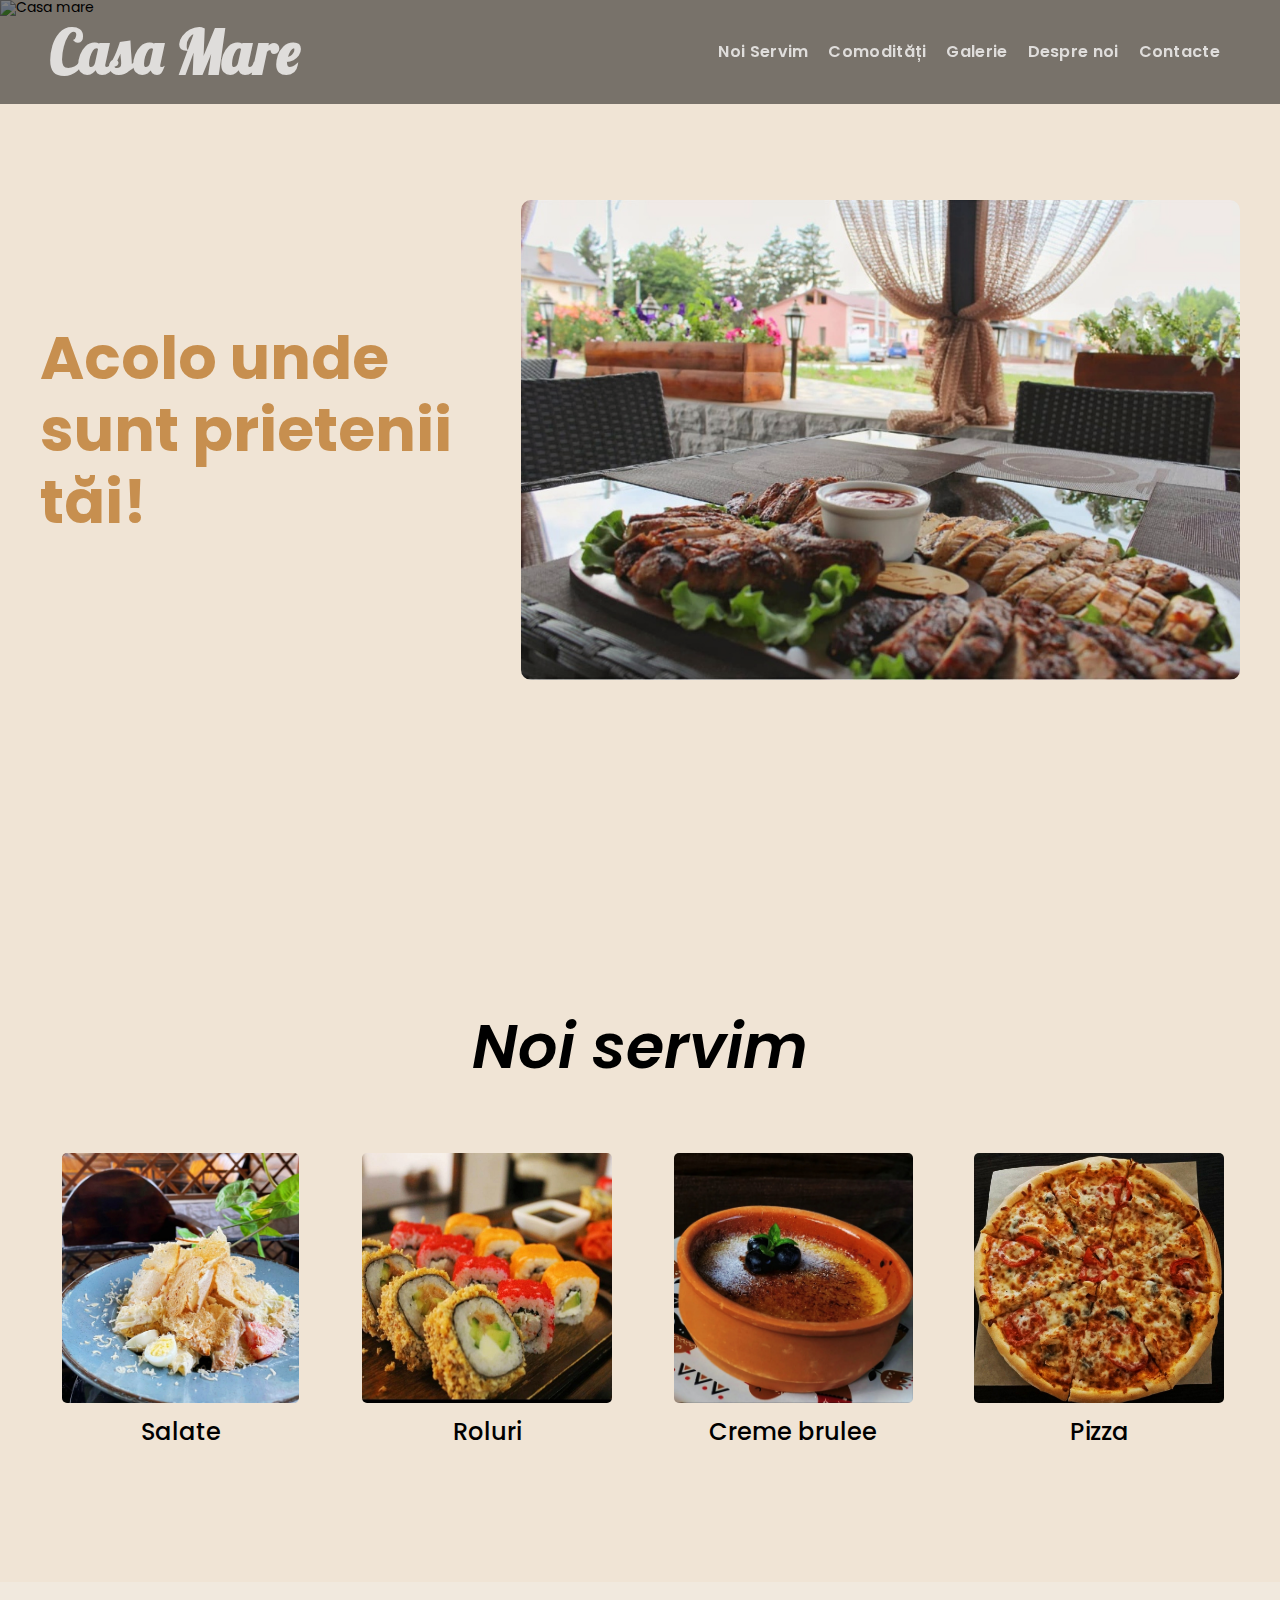
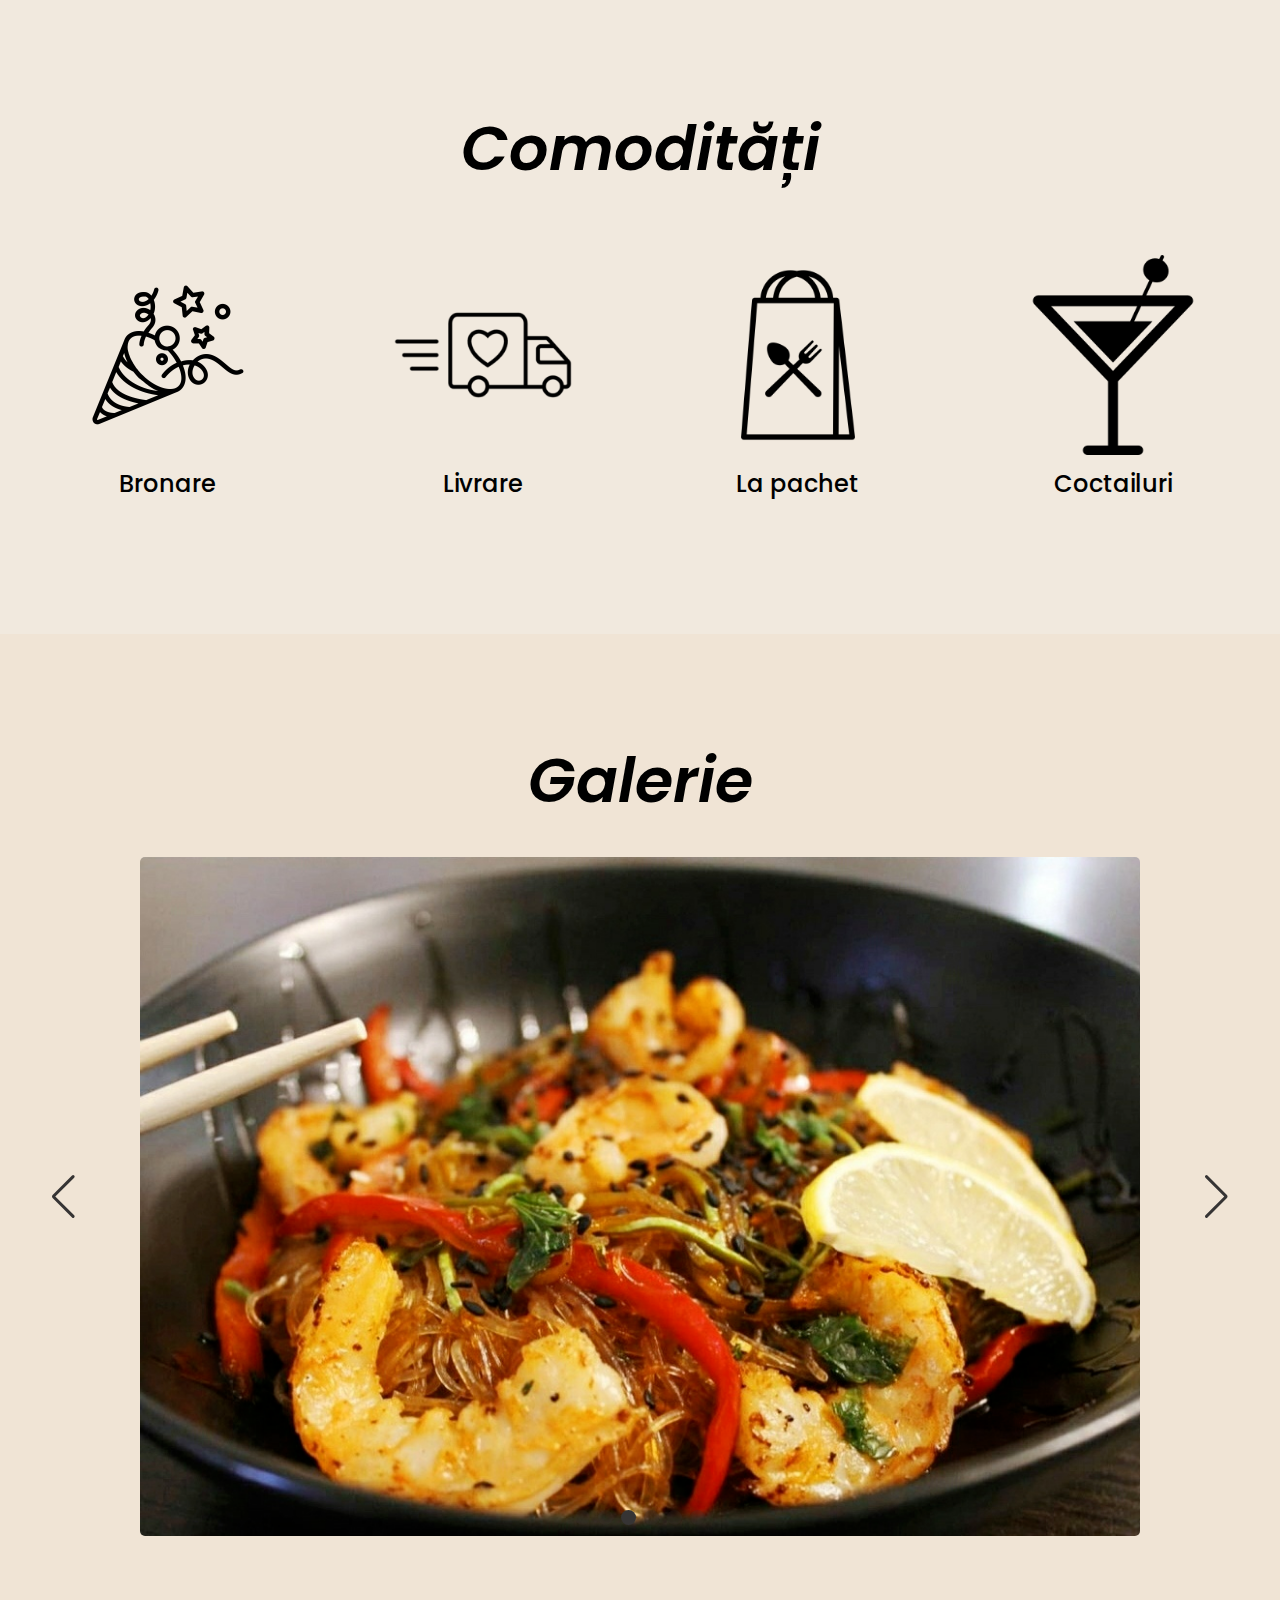
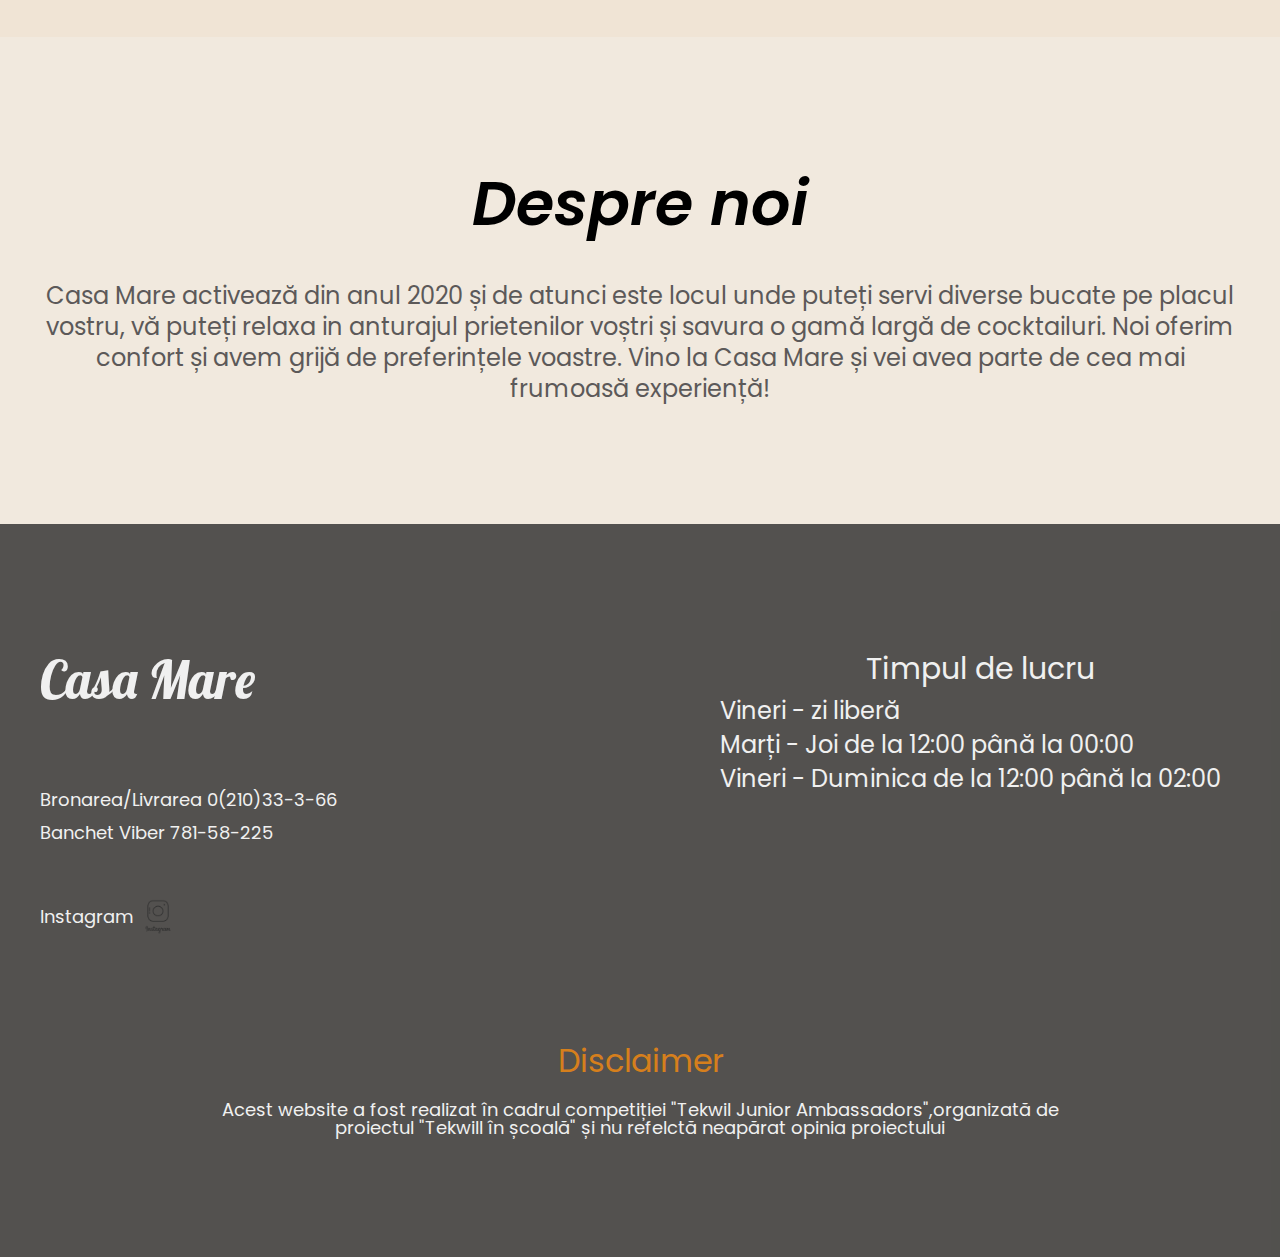
==== index.html @ 010b7889 "Add files via upload" ====
<!DOCTYPE html>
<html lang="ru">

<head>
	<title>Casa Mare</title>
	<link rel="stylesheet" href="source/css/style.css">
	<link rel="stylesheet" href="https://cdn.jsdelivr.net/npm/swiper@8/swiper-bundle.min.css" />
	<meta http-equiv="Content-type" content="text/html;charset=utf-8" />
	<meta name="viewport" content="width=device-width">
</head>

<body>
	<div class="wrapper">
		<header class="header">
			<div class="header__container __container">
				<div class="header__logo"><a href="#">Casa Mare</a></div>
				<div class="header__menu menu-header">
					<div class="menu-header__icon"><span></span></div>
					<div class="menu-header__body ">
						<ul class="menu-header__list">
							<li><a class="menu__header__link" href="#we-serve">Noi Servim</a></li>
							<li><a class="menu__header__link" href="#amenities">Comodități</a></li>
							<li><a class="menu__header__link" href="#gallery">Galerie</a></li>
							<li><a class="menu__header__link" href="#aboutus">Despre noi</a></li>
							<li><a class="menu__header__link" href="#contacts">Contacte</a></li>
						</ul>
					</div>
				</div>
			</div>
		</header>
		<main class="page">
			<section class="page__main-block main-block">
				<div class="main-block__container __container">
					<div class="main-block__body">
						<div class="main-block__text">Acolo unde sunt prietenii tăi!</div>
						<div class="main-block__photo">
							<img src="./img/Header/background.jpg" alt="">
						</div>
					</div>
				</div>
				<div class="main-block__image __ibg">
					<img src="./img/Header/back.webp" alt="Casa mare">
				</div>
			</section>
			<section class="page_we-serve we-serve" id="we-serve">
				<div class="we-serve__container __container">
					<div class="we-serve__column">
						<div class="we-serve__title title">Noi servim</div>
						<div class="we-serve__items">
							<div class="we-serve__item item-we-serve">
								<div class="item-we-serve__image"><img src="./img/Noi servim/img__01.jpg" alt=""></div>
								<div class="item-we-serve__label">Salate</div>
							</div>
							<div class="we-serve__item item-we-serve">
								<div class="item-we-serve__image"><img src="./img/Noi servim/img__02.jpg" alt=""></div>
								<div class="item-we-serve__label">Roluri</div>
							</div>
							<div class="we-serve__item item-we-serve">
								<div class="item-we-serve__image"><img src="./img/Noi servim/img__03.jpg" alt=""></div>
								<div class="item-we-serve__label">Creme brulee</div>
							</div>
							<div class="we-serve__item item-we-serve">
								<div class="item-we-serve__image"><img src="./img/Noi servim/img__04.jpg" alt=""></div>
								<div class="item-we-serve__label">Pizza</div>
							</div>
						</div>
					</div>
				</div>
			</section>
			<section class="page__amenities" id="amenities">
				<div class="amenities__container __container">
					<div class="amenities__column">
						<div class="amenities__title title">Comodități</div>
						<div class="amenities__items">
							<div class="amenities__item item-amenities">
								<div class="item-amenities__image"><img src="./img/Amenities/img_01.png" alt=""></div>
								<div class="item-amenities__title">Bronare</div>
							</div>
							<div class="amenities__item item-amenities">
								<div class="item-amenities__image"><img src="./img/Amenities/img_02.png" alt=""></div>
								<div class="item-amenities__title">Livrare</div>
							</div>
							<div class="amenities__item item-amenities">
								<div class="item-amenities__image"><img src="./img/Amenities/img_03.png" alt=""></div>
								<div class="item-amenities__title">La pachet</div>
							</div>
							<div class="amenities__item item-amenities">
								<div class="item-amenities__image"><img src="./img/Amenities/img_04.png" alt=""></div>
								<div class="item-amenities__title">Coctailuri</div>
							</div>
						</div>
					</div>
				</div>
			</section>
			<section class="gallery" id="gallery">
				<div class="gallery__container __container">
					<div class="gallery__title title">Galerie</div>
					<div class="gallery-slider swiper">
						<div class="gallery-slider__wrapper swiper-wrapper">
							<div class="gallery-slider__slide swiper-slide">
								<div class="gallery-slider__image">
									<img src="./img/Gallery/img_01.png" alt=".">
								</div>
							</div>
							<div class="gallery-slider__slide swiper-slide">
								<div class="gallery-slider__image">
									<img src="./img/Gallery/img_02.png" alt=".">
								</div>
							</div>
							<div class="gallery-slider__slide swiper-slide">
								<div class="gallery-slider__image">
									<img src="./img/Gallery/img_03.png" alt=".">
								</div>
							</div>
							<div class="gallery-slider__slide swiper-slide">
								<div class="gallery-slider__image">
									<img src="./img/Gallery/img_04.png" alt=".">
								</div>
							</div>
							<div class="gallery-slider__slide swiper-slide">
								<div class="gallery-slider__image">
									<img src="./img/Gallery/img_05.png" alt=".">
								</div>
							</div>
							<div class="gallery-slider__slide swiper-slide">
								<div class="gallery-slider__image">
									<img src="./img/Gallery/img_06.png" alt=".">
								</div>
							</div>
						</div>
						<div class="swiper-pagination"></div>
						<div class="swiper-button-prev"></div>
						<div class="swiper-button-next"></div>
					</div>
				</div>
			</section>
			<section class="aboutus" id="aboutus">
				<div class="aboutus__container __container">
					<div class="aboutus__title title">Despre noi</div>
					<div class="aboutus__body">
						<div class="aboutus__text">Casa Mare activează din anul 2020 și de atunci este locul unde puteți servi
							diverse bucate pe placul vostru, vă puteți relaxa in anturajul prietenilor voștri și savura o gamă
							largă de cocktailuri. Noi oferim confort și avem grijă de preferințele voastre. Vino la Casa Mare
							și vei avea parte de cea mai frumoasă experiență!</div>
					</div>
				</div>
			</section>
		</main>
		<footer class="contacts" id="contacts">
			<div class="contacts__container __container">
				<div class="contacts__column">
					<div class="contacts__logo">Casa Mare</div>
					<div class="contacts__timetable timetable-contacts">
						<div class="timetable-contacts__title">Timpul de lucru</div>
						<div class="timetable-contacts__line">Vineri - zi liberă</div>
						<div class="timetable-contacts__line">Marți - Joi de la 12:00 până la 00:00</div>
						<div class="timetable-contacts__line">Vineri - Duminica de la 12:00 până la 02:00</div>
					</div>
					<div class="contacts__numbers">
						<div class="timetable-contacts__number">Bronarea/Livrarea 0(210)33-3-66</div>
						<div class="timetable-contacts__number">Banchet Viber 781-58-225</div>
					</div>
					<div class="contacts__social-media social-media-contacts">
						<a class="social-media-contacts__text" href="https://www.instagram.com/_casamare_/">Instagram</a>
						<a class="social-media-contacts__link" href="https://www.instagram.com/_casamare_/"><img
								src="./img/Contacte/img__01.png" alt=""></a>
					</div>
				</div>
				<div class="contacts__discalmer disclaimer-contacts">
					<div class="disclaimer-contacts__title">Disclaimer</div>
					<div class="disclaimer-contacts__text">Acest website a fost realizat în cadrul competiției "Tekwil Junior
						Ambassadors",organizată de proiectul "Tekwill în școală" și nu refelctă neapărat opinia proiectului
					</div>
				</div>
			</div>
		</footer>
	</div>
	<script src="https://cdn.jsdelivr.net/npm/swiper@8/swiper-bundle.min.js"></script>
	<script src="./js/sript.js"></script>
</body>

</html>
---- source/css/style.css ----
@charset "UTF-8";
@import url(../css/css-обнуление.css);
@import url("https://fonts.googleapis.com/css2?family=Lobster&display=swap");
@import url("https://fonts.googleapis.com/css2?family=Poppins:ital,wght@0,400;0,500;0,600;0,700;0,800;1,400;1,500;1,600;1,700;1,800&display=swap");
._lock {
  overflow: hidden;
}

.wrapper {
  min-height: 100%;
  overflow: hidden;
  display: -webkit-box;
  display: -ms-flexbox;
  display: flex;
  -webkit-box-orient: vertical;
  -webkit-box-direction: normal;
      -ms-flex-direction: column;
          flex-direction: column;
  font-family: "Poppins", sans-serif;
  background-color: rgb(240, 228, 213);
}

.__container {
  max-width: 1200px;
  margin: 0px auto;
  -webkit-box-sizing: content-box;
          box-sizing: content-box;
}

.__ibg {
  position: relative;
}

.__ibg img {
  position: absolute;
  width: 100%;
  height: 100%;
  top: 0;
  left: 0;
  -o-object-fit: cover;
     object-fit: cover;
}

.header {
  position: fixed;
  width: 100%;
  left: 0px;
  top: 0px;
  z-index: 5;
  background-color: rgba(0, 0, 0, 0.5019607843);
}

.header__container {
  display: -webkit-box;
  display: -ms-flexbox;
  display: flex;
  -webkit-box-align: center;
      -ms-flex-align: center;
          align-items: center;
  min-height: 104px;
  -webkit-box-pack: justify;
      -ms-flex-pack: justify;
          justify-content: space-between;
}

.header__logo {
  padding: 0px 0px 0px 10px;
  color: rgb(209, 208, 207);
  font-size: 60px;
  font-weight: 900;
  font-family: Lobster;
  z-index: 100;
}

.header__logo a {
  color: rgb(223, 221, 219);
}

.menu-header__body {
  padding: 0px 20px 0px 0px;
}

.menu-header__list {
  display: -webkit-box;
  display: -ms-flexbox;
  display: flex;
  -webkit-box-align: center;
      -ms-flex-align: center;
          align-items: center;
  -webkit-box-pack: center;
      -ms-flex-pack: center;
          justify-content: center;
}

.menu-header__list li {
  margin: 0px 0px 0px 20px;
}

.menu__header__link {
  font-weight: 600;
  font-size: 16px;
  color: rgb(223, 221, 219);
  letter-spacing: 0.3px;
}

.menu__header__link:hover {
  text-decoration: underline;
  color: #cfc533;
  -webkit-transition: all 0.3s ease 0s;
  transition: all 0.3s ease 0s;
}

@media (max-width: 767px) {
  .menu-header__icon {
    display: block;
    position: relative;
    width: 30px;
    height: 18px;
    cursor: pointer;
    z-index: 2;
    margin: 20px 20px 0px 0px;
  }
  .menu-header__icon span,
.menu-header__icon::before,
.menu-header__icon::after {
    left: 0;
    position: absolute;
    height: 10%;
    width: 100%;
    -webkit-transition: all 0.3s ease 0s;
    transition: all 0.3s ease 0s;
    background-color: #f0f0f0;
  }
  .menu-header__icon::before,
.menu-header__icon::after {
    content: "";
  }
  .menu-header__icon::before {
    top: 0;
  }
  .menu-header__icon::after {
    bottom: 0;
  }
  .menu-header__icon span {
    top: 50%;
    -webkit-transform: scale(1) translate(0px, -50%);
            transform: scale(1) translate(0px, -50%);
  }
  .menu-header__list {
    -webkit-box-orient: vertical;
    -webkit-box-direction: normal;
        -ms-flex-direction: column;
            flex-direction: column;
    -webkit-box-align: start;
        -ms-flex-align: start;
            align-items: flex-start;
  }
  .menu-header__list li {
    margin: 0px 0px 25px 0px;
  }
  .menu__header__link {
    font-size: 28px;
  }
  .menu-header__body._active {
    left: 0;
  }
  .menu-header__body {
    padding: 200px 0px 0px 100px;
    position: fixed;
    left: -100%;
    top: 0;
    width: 100%;
    height: 100%;
    background-color: rgba(0, 0, 0, 0.8470588235);
    -webkit-transition: left 0.3s ease 0s;
    transition: left 0.3s ease 0s;
    overflow: auto;
  }
}
@media (max-width: 992px) {
  .header__logo {
    font-size: 50px;
  }
  .menu__header__link {
    letter-spacing: 0.2px;
  }
}
.page {
  -webkit-box-flex: 1;
      -ms-flex: 1 1 auto;
          flex: 1 1 auto;
}

.page__main-block {
  padding: 0px 10px;
}

.main-block {
  position: relative;
}

.main-block__body {
  padding: 200px 0px 200px 0px;
  position: relative;
  z-index: 2;
  display: -webkit-box;
  display: -ms-flexbox;
  display: flex;
  -webkit-box-align: center;
      -ms-flex-align: center;
          align-items: center;
}

.main-block__image {
  position: absolute;
  width: 100%;
  height: 100%;
  top: 0;
  left: 0;
  -o-object-fit: cover;
     object-fit: cover;
  z-index: 1;
}

.main-block__photo {
  opacity: 0.95;
}

.main-block__photo img {
  max-width: 720px;
  height: 480px;
  border-radius: 10px;
}

.main-block__text {
  font-size: 60px;
  color: rgb(199, 143, 79);
  font-weight: 700;
  line-height: 1.2;
  margin: 0px 0px 20px 0px;
}

/*	color: rgb(90, 64, 35);*/
@media (max-width: 1200px) {
  .main-block__body {
    -webkit-box-orient: vertical;
    -webkit-box-direction: normal;
        -ms-flex-direction: column;
            flex-direction: column;
  }
}
@media (max-width: 992px) {
  .main-block__text {
    font-size: 50px;
    text-align: center;
  }
}
@media (max-width: 767px) {
  .main-block__text {
    font-size: 42px;
  }
  .main-block__photo img {
    max-width: 450px;
    height: 300px;
  }
}
@media (max-width: 480px) {
  .main-block__photo img {
    max-width: 315px;
    height: 210px;
  }
  .main-block__body {
    padding: 200px 0px 100px 0px;
  }
}
.page_we-serve {
  padding: 120px 5px;
}

.we-serve__column {
  display: -webkit-box;
  display: -ms-flexbox;
  display: flex;
  -webkit-box-orient: vertical;
  -webkit-box-direction: normal;
      -ms-flex-direction: column;
          flex-direction: column;
}

.we-serve__title {
  margin: 0px 0px 60px 0px;
}

.title {
  text-align: center;
  font-size: 62px;
  font-style: italic;
  font-weight: 600;
  line-height: 1.5;
}

.we-serve__items {
  display: -webkit-box;
  display: -ms-flexbox;
  display: flex;
  -webkit-box-align: center;
      -ms-flex-align: center;
          align-items: center;
  -webkit-box-pack: center;
      -ms-flex-pack: center;
          justify-content: center;
}

.we-serve__item {
  display: -webkit-box;
  display: -ms-flexbox;
  display: flex;
  -webkit-box-align: center;
      -ms-flex-align: center;
          align-items: center;
  -webkit-box-flex: 0;
      -ms-flex: 0 1 25%;
          flex: 0 1 25%;
  -webkit-box-orient: vertical;
  -webkit-box-direction: normal;
      -ms-flex-direction: column;
          flex-direction: column;
}

.we-serve__item:not(:last-child) {
  margin: 0px 25px 0px 0px;
}

.item-we-serve__image img {
  height: 250px;
  border-radius: 5px;
  max-width: 250px;
}

.item-we-serve__label {
  margin: 15px 0px;
  font-size: 24px;
  font-weight: 500;
  line-height: 1.2;
}

@media (max-width: 992px) {
  .item-we-serve__label {
    font-size: 20px;
  }
  .we-serve__item {
    -webkit-box-flex: 0;
        -ms-flex: 0 1 50%;
            flex: 0 1 50%;
    padding: 20px 5px;
  }
  .we-serve__items {
    -ms-flex-wrap: wrap;
        flex-wrap: wrap;
  }
  .we-serve__item:not(:last-child) {
    margin: 0px 0px 0px 0px;
  }
  .title {
    font-size: 52px;
  }
}
.page__amenities {
  padding: 120px 5px;
  background-color: rgb(241, 233, 222);
}

.amenities__column {
  display: -webkit-box;
  display: -ms-flexbox;
  display: flex;
  -webkit-box-orient: vertical;
  -webkit-box-direction: normal;
      -ms-flex-direction: column;
          flex-direction: column;
}

.amenities__items {
  margin: 60px 0px 0px 0px;
  display: -webkit-box;
  display: -ms-flexbox;
  display: flex;
  -webkit-box-align: center;
      -ms-flex-align: center;
          align-items: center;
  -webkit-box-pack: center;
      -ms-flex-pack: center;
          justify-content: center;
}

.amenities__item {
  display: -webkit-box;
  display: -ms-flexbox;
  display: flex;
  -webkit-box-flex: 0;
      -ms-flex: 0 1 25%;
          flex: 0 1 25%;
  -webkit-box-orient: vertical;
  -webkit-box-direction: normal;
      -ms-flex-direction: column;
          flex-direction: column;
  -webkit-box-pack: center;
      -ms-flex-pack: center;
          justify-content: center;
  -webkit-box-align: center;
      -ms-flex-align: center;
          align-items: center;
}

.amenities__item:not(:last-child) {
  margin: 0px 60px 0px 0px;
}

.item-amenities__image img {
  max-width: 200px;
  height: 200px;
}

.item-amenities__title {
  margin: 15px 0px;
  font-size: 24px;
  font-weight: 500;
  line-height: 1.2;
}

@media (max-width: 992px) {
  .item-amenities__image img {
    max-width: 100px;
    height: 100px;
  }
  .item-amenities__title {
    margin: 10px 0px;
    font-size: 20px;
    font-weight: 500;
    line-height: 1.2;
  }
  .amenities__item:not(:last-child) {
    margin: 0px 40px 0px 0px;
  }
}
@media (max-width: 767px) {
  .item-amenities__image img {
    max-width: 50px;
    height: 50px;
  }
  .item-amenities__title {
    margin: 10px 0px;
    font-size: 14px;
  }
  .amenities__item:not(:last-child) {
    margin: 0px 10px 0px 0px;
  }
  .title {
    font-size: 42px;
  }
}
.gallery {
  padding: 100px 5px;
}

.gallery__title {
  margin: 0px 0px 30px 0px;
}

.gallery-slider__image {
  max-width: 1000px;
  max-height: 700px;
  margin: 0px auto;
}

.gallery-slider__image img {
  max-width: 100%;
  border-radius: 5px;
}

.gallery-slider .swiper-pagination-bullet {
  height: 15px;
  width: 15px;
  line-height: 20px;
  background-color: #363434;
}

.swiper-button-prev::after,
.swiper-button-next::after {
  font-size: 90px;
  color: #363434;
}

.aboutus {
  padding: 120px 15px;
  background-color: rgb(241, 233, 222);
}

.aboutus__title {
  margin: 0px 0px 30px 0px;
}

.aboutus__text {
  text-align: center;
  font-size: 24px;
  line-height: 1.3;
  color: #5c5959;
}

@media (max-width: 767px) {
  .aboutus__text {
    font-size: 18px;
    line-height: 1.3;
  }
}
.contacts {
  padding: 120px 5px;
  background-color: rgba(54, 54, 54, 0.8470588235);
}

.contacts__column {
  display: -webkit-box;
  display: -ms-flexbox;
  display: flex;
  -ms-flex-wrap: wrap;
      flex-wrap: wrap;
  font-size: 18px;
  color: #f0f0f0;
}

.contacts__logo {
  -webkit-box-flex: 0;
      -ms-flex: 0 1 50%;
          flex: 0 1 50%;
  font-size: 52px;
  line-height: 1.4;
  font-family: Lobster;
  color: #f0f0f0;
}

.contacts__timetable {
  -webkit-box-flex: 0;
      -ms-flex: 0 1 50%;
          flex: 0 1 50%;
}

.contacts__timetable {
  padding: 10px 0px 0px 80px;
}

.timetable-contacts {
  display: -webkit-box;
  display: -ms-flexbox;
  display: flex;
  -webkit-box-orient: vertical;
  -webkit-box-direction: normal;
      -ms-flex-direction: column;
          flex-direction: column;
}

.timetable-contacts__title {
  font-size: 30px;
  text-align: center;
  margin: 0px 0px 15px 0px;
}

.timetable-contacts__line {
  font-size: 24px;
}

.timetable-contacts__line:not(:last-child) {
  margin: 0px 0px 10px 0px;
}

.contacts__numbers {
  -webkit-box-flex: 0;
      -ms-flex: 0 1 100%;
          flex: 0 1 100%;
}

.timetable-contacts__number:not(:last-child) {
  margin: 0px 0px 15px 0px;
}

.social-media-contacts {
  margin: 50px 0px 100px 0px;
  display: -webkit-box;
  display: -ms-flexbox;
  display: flex;
  -webkit-box-align: center;
      -ms-flex-align: center;
          align-items: center;
}

.social-media-contacts__text {
  color: #f0f0f0;
}

.social-media-contacts__text:hover {
  color: #cfc533;
  -webkit-transition: all 0.3s ease 0s;
  transition: all 0.3s ease 0s;
}

.social-media-contacts__link img {
  height: 50px;
  max-width: 50px;
}

.disclaimer-contacts {
  display: -webkit-box;
  display: -ms-flexbox;
  display: flex;
  -webkit-box-orient: vertical;
  -webkit-box-direction: normal;
      -ms-flex-direction: column;
          flex-direction: column;
  max-width: 900px;
  margin: 0px auto;
}

.disclaimer-contacts__title {
  text-align: center;
  margin: 0px 0px 20px 0px;
  font-size: 32px;
  line-height: 1.2;
  color: #d67f1c;
}

.disclaimer-contacts__text {
  text-align: center;
  font-size: 18px;
  color: #f0f0f0;
}

@media (max-width: 992px) {
  .contacts__column {
    font-size: 16px;
  }
  .timetable-contacts__line {
    font-size: 18px;
  }
  .contacts__timetable {
    padding: 10px 0px 0px 40px;
  }
}
@media (max-width: 767px) {
  .contacts__logo {
    font-size: 42px;
    text-align: center;
    margin: 0px 0px 20px 0px;
  }
  .timetable-contacts__title {
    font-size: 24px;
    -webkit-box-align: start;
        -ms-flex-align: start;
            align-items: flex-start;
  }
  .contacts__column {
    -webkit-box-pack: center;
        -ms-flex-pack: center;
            justify-content: center;
    -webkit-box-align: center;
        -ms-flex-align: center;
            align-items: center;
  }
  .contacts__column {
    -webkit-box-orient: vertical;
    -webkit-box-direction: normal;
        -ms-flex-direction: column;
            flex-direction: column;
  }
  .contacts__timetable {
    padding: 10px 0px 0px 0px;
  }
  .contacts__numbers {
    margin: 50px 0px 0px 0px;
  }
}
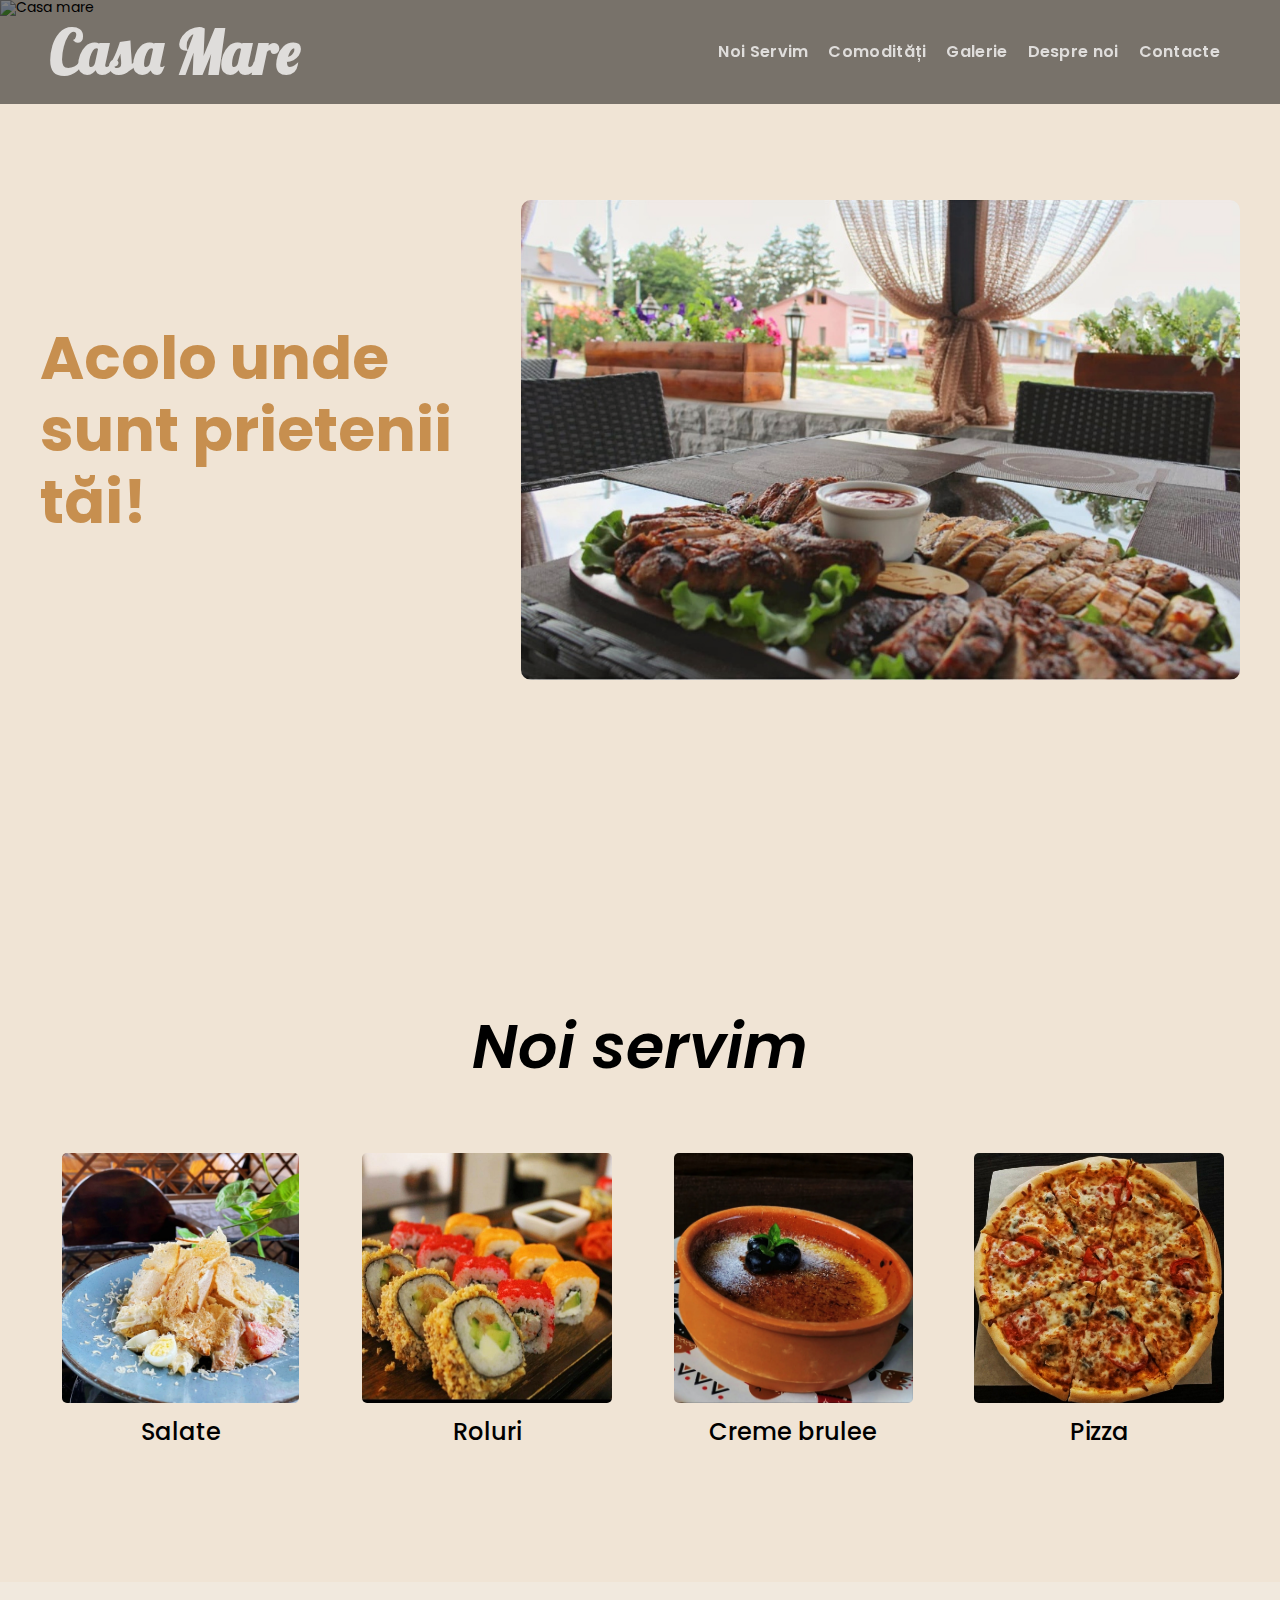
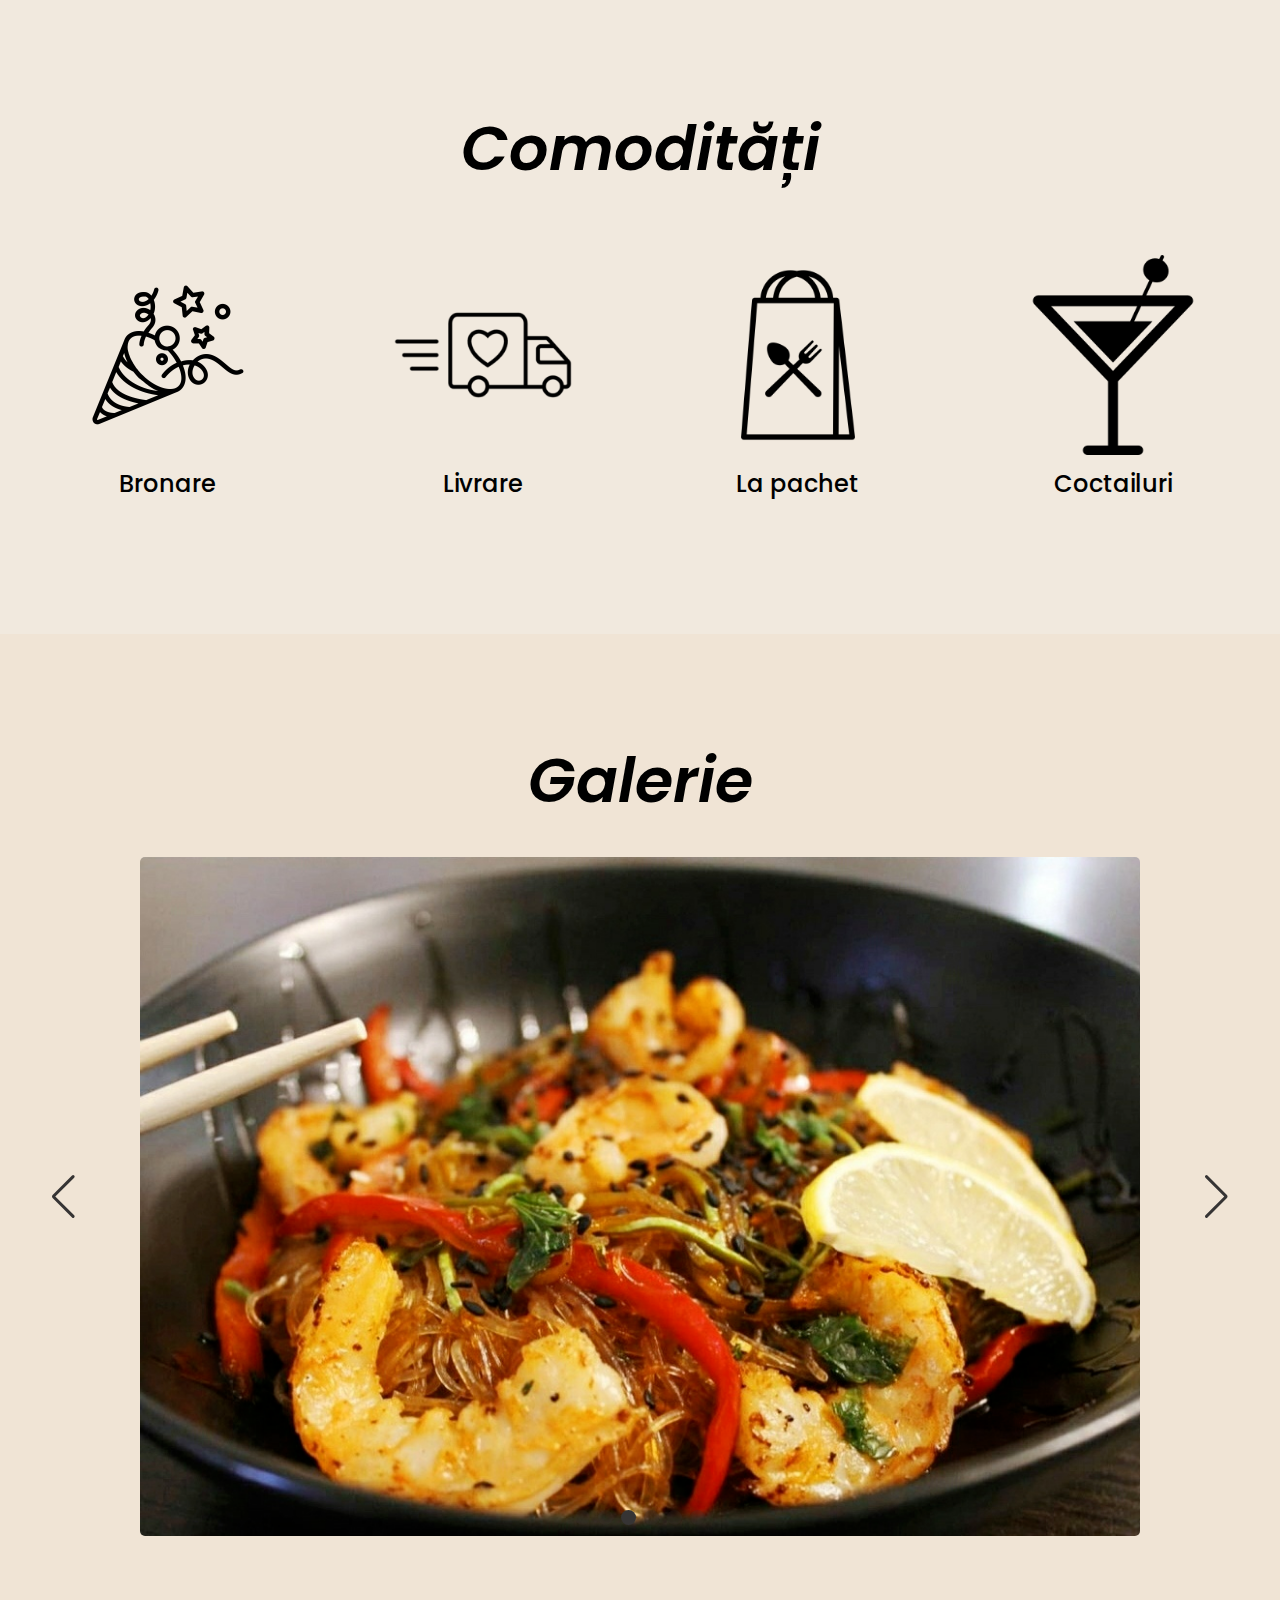
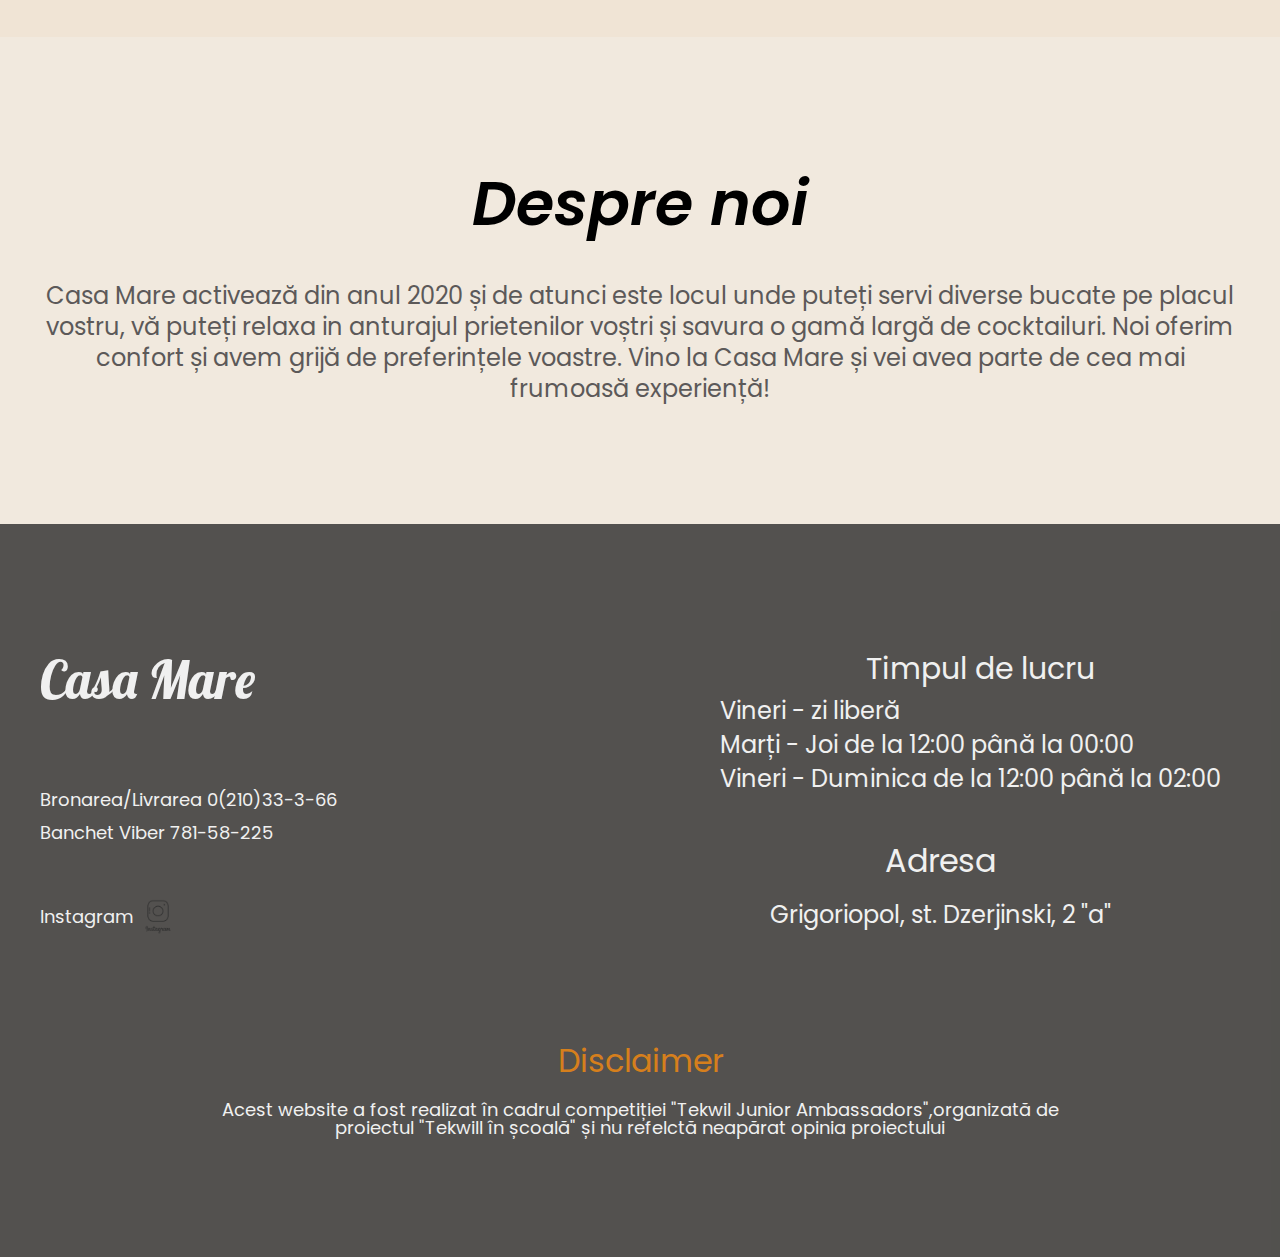
==== commit 72d74361: "Add files via upload" ====
--- a/index.html
+++ b/index.html
@@ -7,6 +7,8 @@
 	<link rel="stylesheet" href="https://cdn.jsdelivr.net/npm/swiper@8/swiper-bundle.min.css" />
 	<meta http-equiv="Content-type" content="text/html;charset=utf-8" />
 	<meta name="viewport" content="width=device-width">
+	<meta name="description" content="Casa Mare">
+	<meta name="keywords" content="Casa Mare,restaurant,bar">
 </head>
 
 <body>
@@ -165,6 +167,10 @@
 						<a class="social-media-contacts__link" href="https://www.instagram.com/_casamare_/"><img
 								src="./img/Contacte/img__01.png" alt=""></a>
 					</div>
+					<div class="contacts__address address-contacts">
+						<div class="address-contacts__title">Adresa</div>
+						<div class="address-contacts__text">Grigoriopol, st. Dzerjinski, 2 "a"</div>
+					</div>
 				</div>
 				<div class="contacts__discalmer disclaimer-contacts">
 					<div class="disclaimer-contacts__title">Disclaimer</div>
--- a/source/css/style.css
+++ b/source/css/style.css
@@ -582,6 +582,12 @@
   margin: 0px 0px 15px 0px;
 }
 
+.contacts__social-media {
+  -webkit-box-flex: 0;
+      -ms-flex: 0 1 50%;
+          flex: 0 1 50%;
+}
+
 .social-media-contacts {
   margin: 50px 0px 100px 0px;
   display: -webkit-box;
@@ -605,6 +611,36 @@
 .social-media-contacts__link img {
   height: 50px;
   max-width: 50px;
+}
+
+.contacts__address {
+  -webkit-box-flex: 0;
+      -ms-flex: 0 1 50%;
+          flex: 0 1 50%;
+}
+
+.address-contacts {
+  display: -webkit-box;
+  display: -ms-flexbox;
+  display: flex;
+  -webkit-box-orient: vertical;
+  -webkit-box-direction: normal;
+      -ms-flex-direction: column;
+          flex-direction: column;
+  -webkit-box-align: center;
+      -ms-flex-align: center;
+          align-items: center;
+}
+
+.address-contacts__title {
+  font-size: 32px;
+  line-height: 1.2;
+  margin: 0px 0px 20px 0px;
+}
+
+.address-contacts__text {
+  font-size: 24px;
+  line-height: 1.2;
 }
 
 .disclaimer-contacts {
@@ -645,6 +681,9 @@
   }
 }
 @media (max-width: 767px) {
+  .social-media-contacts {
+    margin: 50px 0px 50px 0px;
+  }
   .contacts__logo {
     font-size: 42px;
     text-align: center;
@@ -676,4 +715,23 @@
   .contacts__numbers {
     margin: 50px 0px 0px 0px;
   }
+  .address-contacts {
+    display: -webkit-box;
+    display: -ms-flexbox;
+    display: flex;
+    -webkit-box-orient: vertical;
+    -webkit-box-direction: normal;
+        -ms-flex-direction: column;
+            flex-direction: column;
+    -webkit-box-align: center;
+        -ms-flex-align: center;
+            align-items: center;
+    padding: 0px 0px 50px 0px;
+  }
+  .address-contacts__title {
+    font-size: 24px;
+  }
+  .address-contacts__text {
+    font-size: 18px;
+  }
 }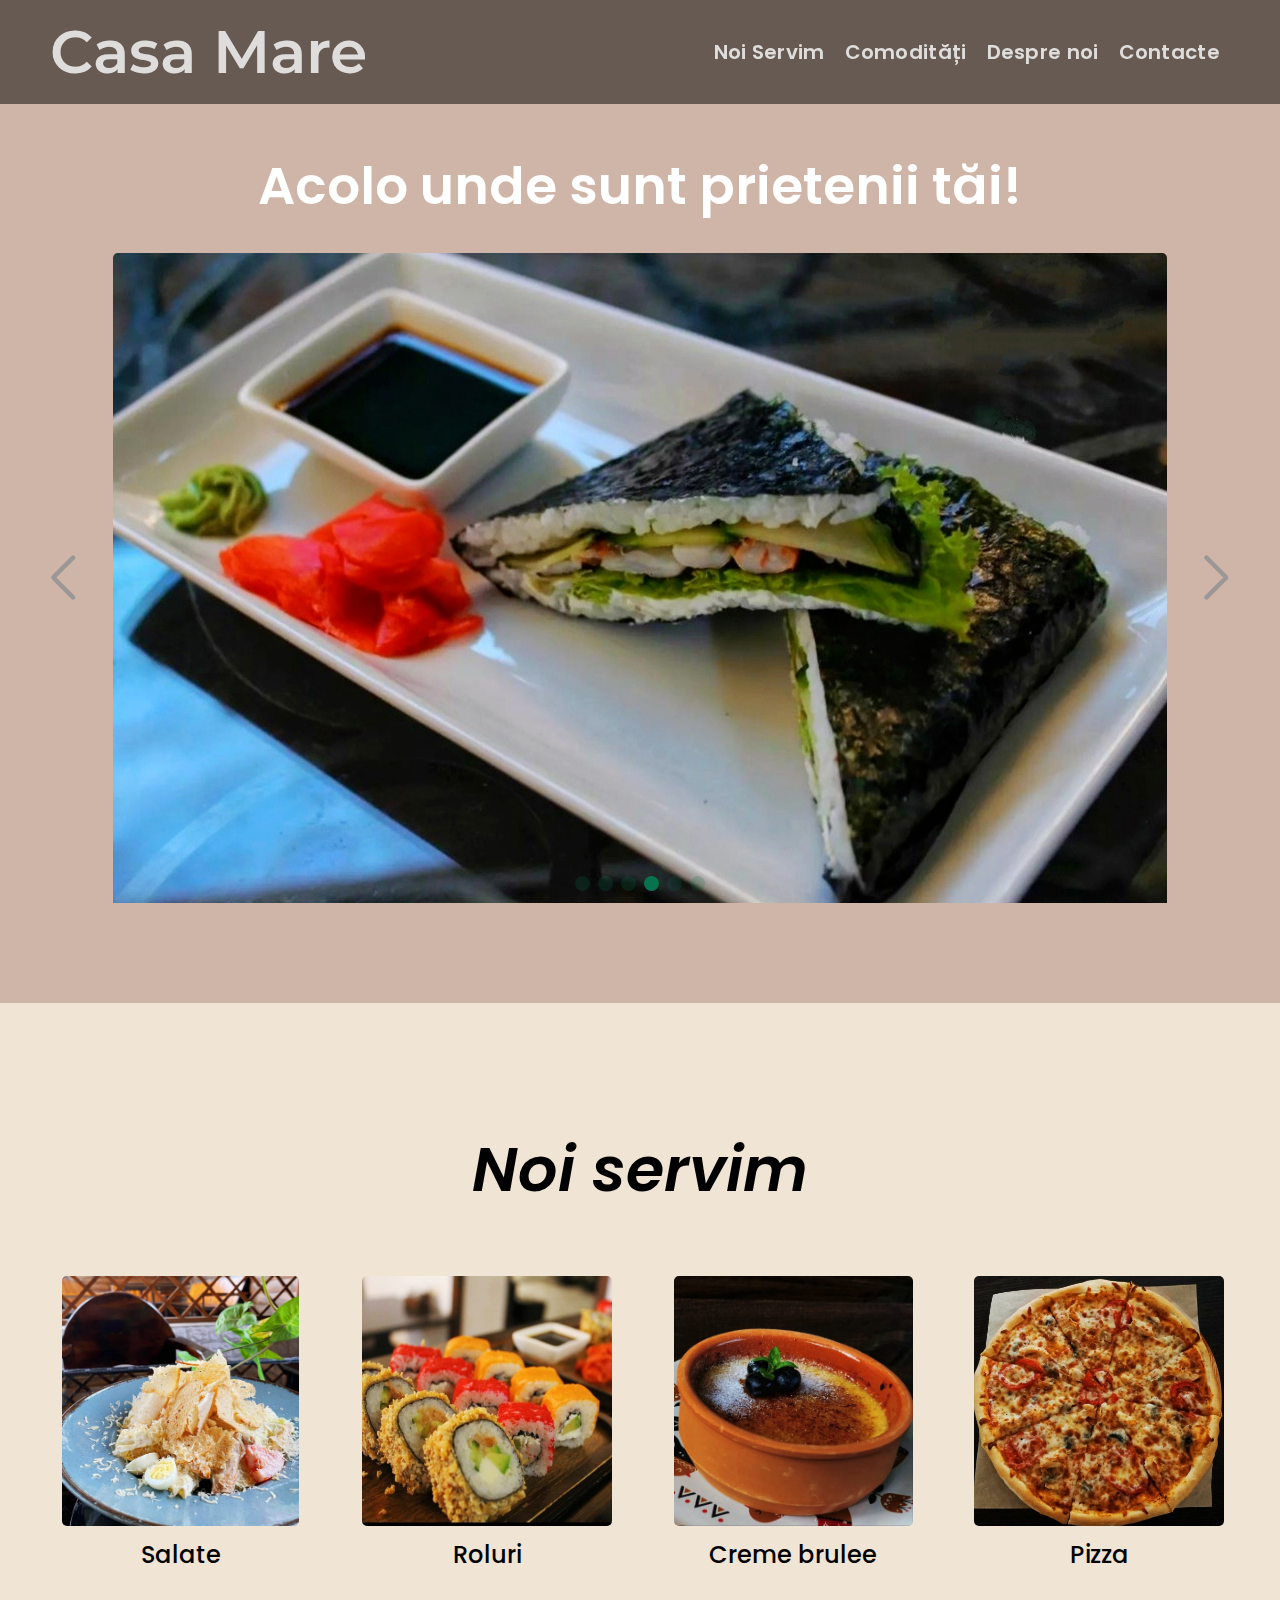
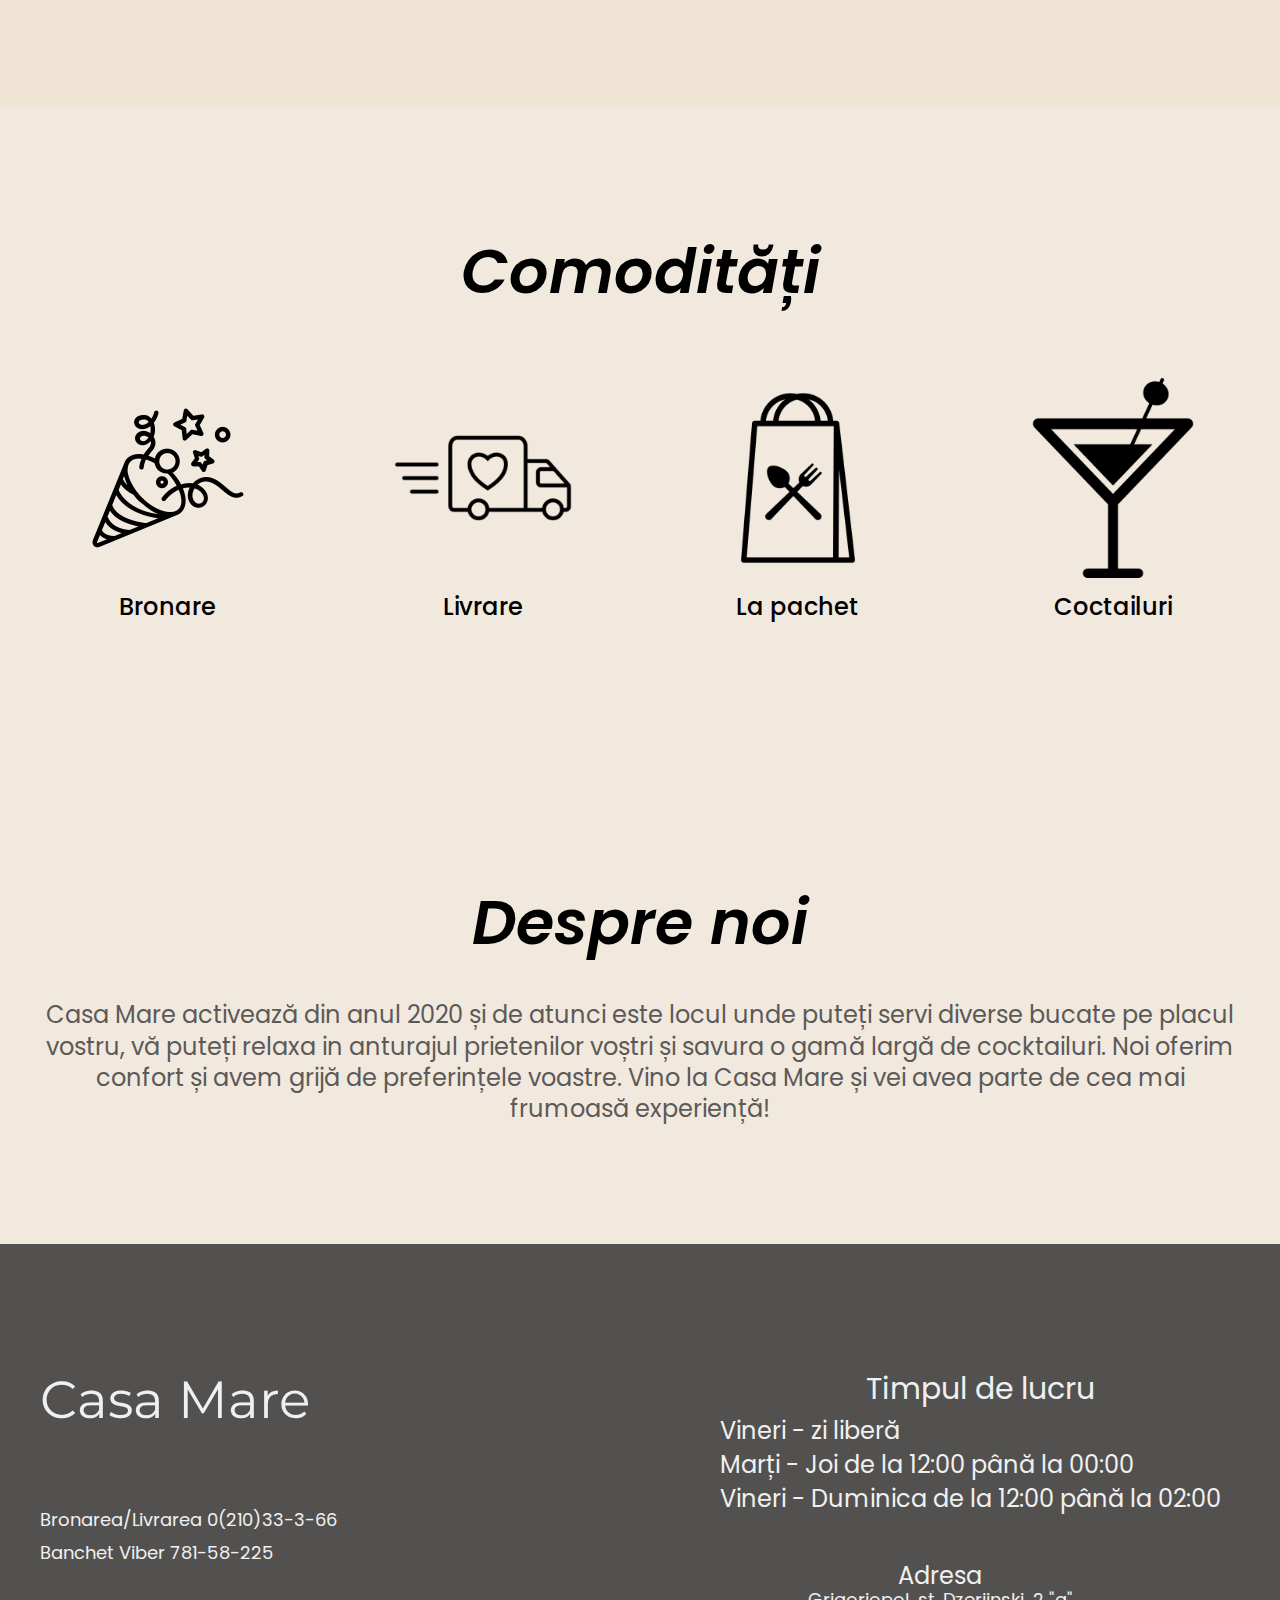
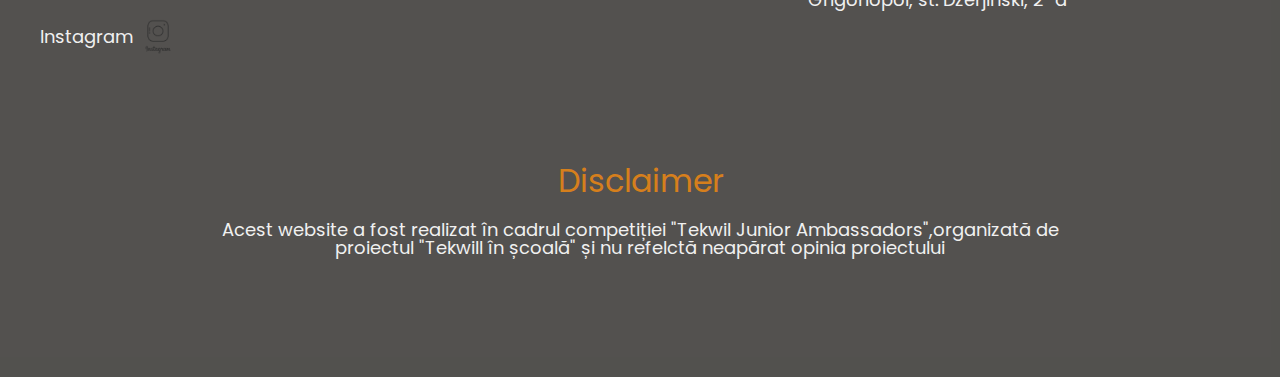
==== commit d5559442: "Add files via upload" ====
--- a/index.html
+++ b/index.html
@@ -22,7 +22,6 @@
 						<ul class="menu-header__list">
 							<li><a class="menu__header__link" href="#we-serve">Noi Servim</a></li>
 							<li><a class="menu__header__link" href="#amenities">Comodități</a></li>
-							<li><a class="menu__header__link" href="#gallery">Galerie</a></li>
 							<li><a class="menu__header__link" href="#aboutus">Despre noi</a></li>
 							<li><a class="menu__header__link" href="#contacts">Contacte</a></li>
 						</ul>
@@ -31,17 +30,46 @@
 			</div>
 		</header>
 		<main class="page">
-			<section class="page__main-block main-block">
-				<div class="main-block__container __container">
-					<div class="main-block__body">
-						<div class="main-block__text">Acolo unde sunt prietenii tăi!</div>
-						<div class="main-block__photo">
-							<img src="./img/Header/background.jpg" alt="">
+			<section class="gallery">
+				<div class="gallery__container __container">
+					<div class="gallery__title">Acolo unde sunt prietenii tăi!</div>
+					<div class="gallery-slider swiper">
+						<div class="gallery-slider__wrapper swiper-wrapper">
+							<div class="gallery-slider__slide swiper-slide">
+								<div class="gallery-slider__image">
+									<img src="./img/Gallery/img_01.png" alt=".">
+								</div>
+							</div>
+							<div class="gallery-slider__slide swiper-slide">
+								<div class="gallery-slider__image">
+									<img src="./img/Gallery/img_02.png" alt=".">
+								</div>
+							</div>
+							<div class="gallery-slider__slide swiper-slide">
+								<div class="gallery-slider__image">
+									<img src="./img/Gallery/img_03.png" alt=".">
+								</div>
+							</div>
+							<div class="gallery-slider__slide swiper-slide">
+								<div class="gallery-slider__image">
+									<img src="./img/Gallery/img_04.png" alt=".">
+								</div>
+							</div>
+							<div class="gallery-slider__slide swiper-slide">
+								<div class="gallery-slider__image">
+									<img src="./img/Gallery/img_05.png" alt=".">
+								</div>
+							</div>
+							<div class="gallery-slider__slide swiper-slide">
+								<div class="gallery-slider__image">
+									<img src="./img/Gallery/img_06.png" alt=".">
+								</div>
+							</div>
 						</div>
+						<div class="swiper-pagination"></div>
+						<div class="swiper-button-prev"></div>
+						<div class="swiper-button-next"></div>
 					</div>
-				</div>
-				<div class="main-block__image __ibg">
-					<img src="./img/Header/back.webp" alt="Casa mare">
 				</div>
 			</section>
 			<section class="page_we-serve we-serve" id="we-serve">
@@ -91,48 +119,6 @@
 								<div class="item-amenities__title">Coctailuri</div>
 							</div>
 						</div>
-					</div>
-				</div>
-			</section>
-			<section class="gallery" id="gallery">
-				<div class="gallery__container __container">
-					<div class="gallery__title title">Galerie</div>
-					<div class="gallery-slider swiper">
-						<div class="gallery-slider__wrapper swiper-wrapper">
-							<div class="gallery-slider__slide swiper-slide">
-								<div class="gallery-slider__image">
-									<img src="./img/Gallery/img_01.png" alt=".">
-								</div>
-							</div>
-							<div class="gallery-slider__slide swiper-slide">
-								<div class="gallery-slider__image">
-									<img src="./img/Gallery/img_02.png" alt=".">
-								</div>
-							</div>
-							<div class="gallery-slider__slide swiper-slide">
-								<div class="gallery-slider__image">
-									<img src="./img/Gallery/img_03.png" alt=".">
-								</div>
-							</div>
-							<div class="gallery-slider__slide swiper-slide">
-								<div class="gallery-slider__image">
-									<img src="./img/Gallery/img_04.png" alt=".">
-								</div>
-							</div>
-							<div class="gallery-slider__slide swiper-slide">
-								<div class="gallery-slider__image">
-									<img src="./img/Gallery/img_05.png" alt=".">
-								</div>
-							</div>
-							<div class="gallery-slider__slide swiper-slide">
-								<div class="gallery-slider__image">
-									<img src="./img/Gallery/img_06.png" alt=".">
-								</div>
-							</div>
-						</div>
-						<div class="swiper-pagination"></div>
-						<div class="swiper-button-prev"></div>
-						<div class="swiper-button-next"></div>
 					</div>
 				</div>
 			</section>
--- a/source/css/style.css
+++ b/source/css/style.css
@@ -1,6 +1,6 @@
 @charset "UTF-8";
 @import url(../css/css-обнуление.css);
-@import url("https://fonts.googleapis.com/css2?family=Lobster&display=swap");
+@import url("https://fonts.googleapis.com/css2?family=Montserrat:wght@600&display=swap");
 @import url("https://fonts.googleapis.com/css2?family=Poppins:ital,wght@0,400;0,500;0,600;0,700;0,800;1,400;1,500;1,600;1,700;1,800&display=swap");
 ._lock {
   overflow: hidden;
@@ -67,8 +67,8 @@
   padding: 0px 0px 0px 10px;
   color: rgb(209, 208, 207);
   font-size: 60px;
-  font-weight: 900;
-  font-family: Lobster;
+  font-weight: 600;
+  font-family: Montserrat;
   z-index: 100;
 }
 
@@ -98,7 +98,7 @@
 
 .menu__header__link {
   font-weight: 600;
-  font-size: 16px;
+  font-size: 20px;
   color: rgb(223, 221, 219);
   letter-spacing: 0.3px;
 }
@@ -111,6 +111,9 @@
 }
 
 @media (max-width: 767px) {
+  .header__logo a {
+    font-size: 42px;
+  }
   .menu-header__icon {
     display: block;
     position: relative;
@@ -191,88 +194,6 @@
           flex: 1 1 auto;
 }
 
-.page__main-block {
-  padding: 0px 10px;
-}
-
-.main-block {
-  position: relative;
-}
-
-.main-block__body {
-  padding: 200px 0px 200px 0px;
-  position: relative;
-  z-index: 2;
-  display: -webkit-box;
-  display: -ms-flexbox;
-  display: flex;
-  -webkit-box-align: center;
-      -ms-flex-align: center;
-          align-items: center;
-}
-
-.main-block__image {
-  position: absolute;
-  width: 100%;
-  height: 100%;
-  top: 0;
-  left: 0;
-  -o-object-fit: cover;
-     object-fit: cover;
-  z-index: 1;
-}
-
-.main-block__photo {
-  opacity: 0.95;
-}
-
-.main-block__photo img {
-  max-width: 720px;
-  height: 480px;
-  border-radius: 10px;
-}
-
-.main-block__text {
-  font-size: 60px;
-  color: rgb(199, 143, 79);
-  font-weight: 700;
-  line-height: 1.2;
-  margin: 0px 0px 20px 0px;
-}
-
-/*	color: rgb(90, 64, 35);*/
-@media (max-width: 1200px) {
-  .main-block__body {
-    -webkit-box-orient: vertical;
-    -webkit-box-direction: normal;
-        -ms-flex-direction: column;
-            flex-direction: column;
-  }
-}
-@media (max-width: 992px) {
-  .main-block__text {
-    font-size: 50px;
-    text-align: center;
-  }
-}
-@media (max-width: 767px) {
-  .main-block__text {
-    font-size: 42px;
-  }
-  .main-block__photo img {
-    max-width: 450px;
-    height: 300px;
-  }
-}
-@media (max-width: 480px) {
-  .main-block__photo img {
-    max-width: 315px;
-    height: 210px;
-  }
-  .main-block__body {
-    padding: 200px 0px 100px 0px;
-  }
-}
 .page_we-serve {
   padding: 120px 5px;
 }
@@ -460,16 +381,25 @@
   }
 }
 .gallery {
-  padding: 100px 5px;
+  padding: 150px 0px 100px 0px;
+  background-color: #CEB5A7;
+}
+
+.gallery__container {
+  text-align: center;
 }
 
 .gallery__title {
+  font-size: 52px;
   margin: 0px 0px 30px 0px;
+  color: #ffffff;
+  font-weight: 600;
+  line-height: 1.4;
 }
 
 .gallery-slider__image {
-  max-width: 1000px;
-  max-height: 700px;
+  max-width: 1100;
+  max-height: 650px;
   margin: 0px auto;
 }
 
@@ -482,15 +412,26 @@
   height: 15px;
   width: 15px;
   line-height: 20px;
-  background-color: #363434;
+  background-color: #08724e;
 }
 
 .swiper-button-prev::after,
 .swiper-button-next::after {
   font-size: 90px;
-  color: #363434;
-}
-
+  font-weight: 700;
+  color: #9b9797;
+}
+
+@media (max-width: 992px) {
+  .gallery__title {
+    font-size: 42px;
+  }
+}
+@media (max-width: 767px) {
+  .gallery__title {
+    font-size: 26px;
+  }
+}
 .aboutus {
   padding: 120px 15px;
   background-color: rgb(241, 233, 222);
@@ -534,7 +475,7 @@
           flex: 0 1 50%;
   font-size: 52px;
   line-height: 1.4;
-  font-family: Lobster;
+  font-family: Montserrat;
   color: #f0f0f0;
 }
 
@@ -633,12 +574,6 @@
 }
 
 .address-contacts__title {
-  font-size: 32px;
-  line-height: 1.2;
-  margin: 0px 0px 20px 0px;
-}
-
-.address-contacts__text {
   font-size: 24px;
   line-height: 1.2;
 }
@@ -681,9 +616,6 @@
   }
 }
 @media (max-width: 767px) {
-  .social-media-contacts {
-    margin: 50px 0px 50px 0px;
-  }
   .contacts__logo {
     font-size: 42px;
     text-align: center;
@@ -715,23 +647,4 @@
   .contacts__numbers {
     margin: 50px 0px 0px 0px;
   }
-  .address-contacts {
-    display: -webkit-box;
-    display: -ms-flexbox;
-    display: flex;
-    -webkit-box-orient: vertical;
-    -webkit-box-direction: normal;
-        -ms-flex-direction: column;
-            flex-direction: column;
-    -webkit-box-align: center;
-        -ms-flex-align: center;
-            align-items: center;
-    padding: 0px 0px 50px 0px;
-  }
-  .address-contacts__title {
-    font-size: 24px;
-  }
-  .address-contacts__text {
-    font-size: 18px;
-  }
 }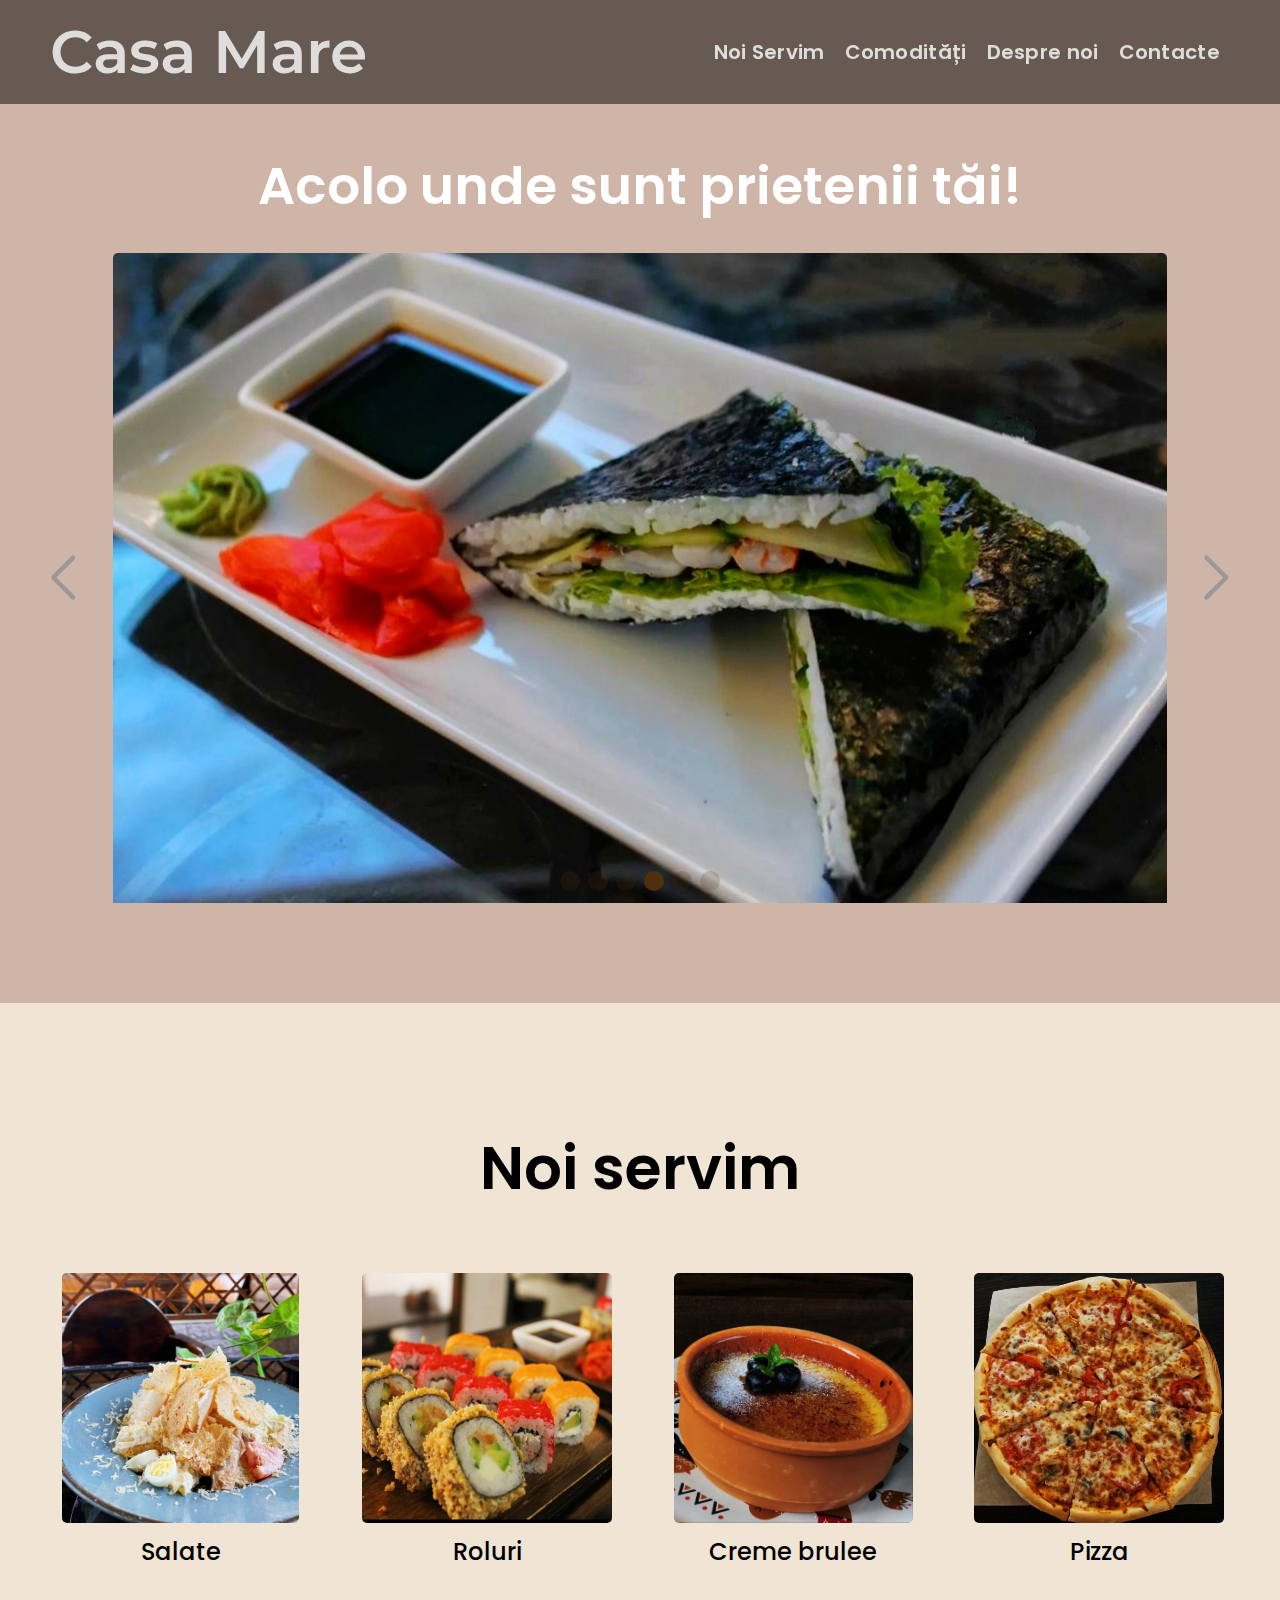
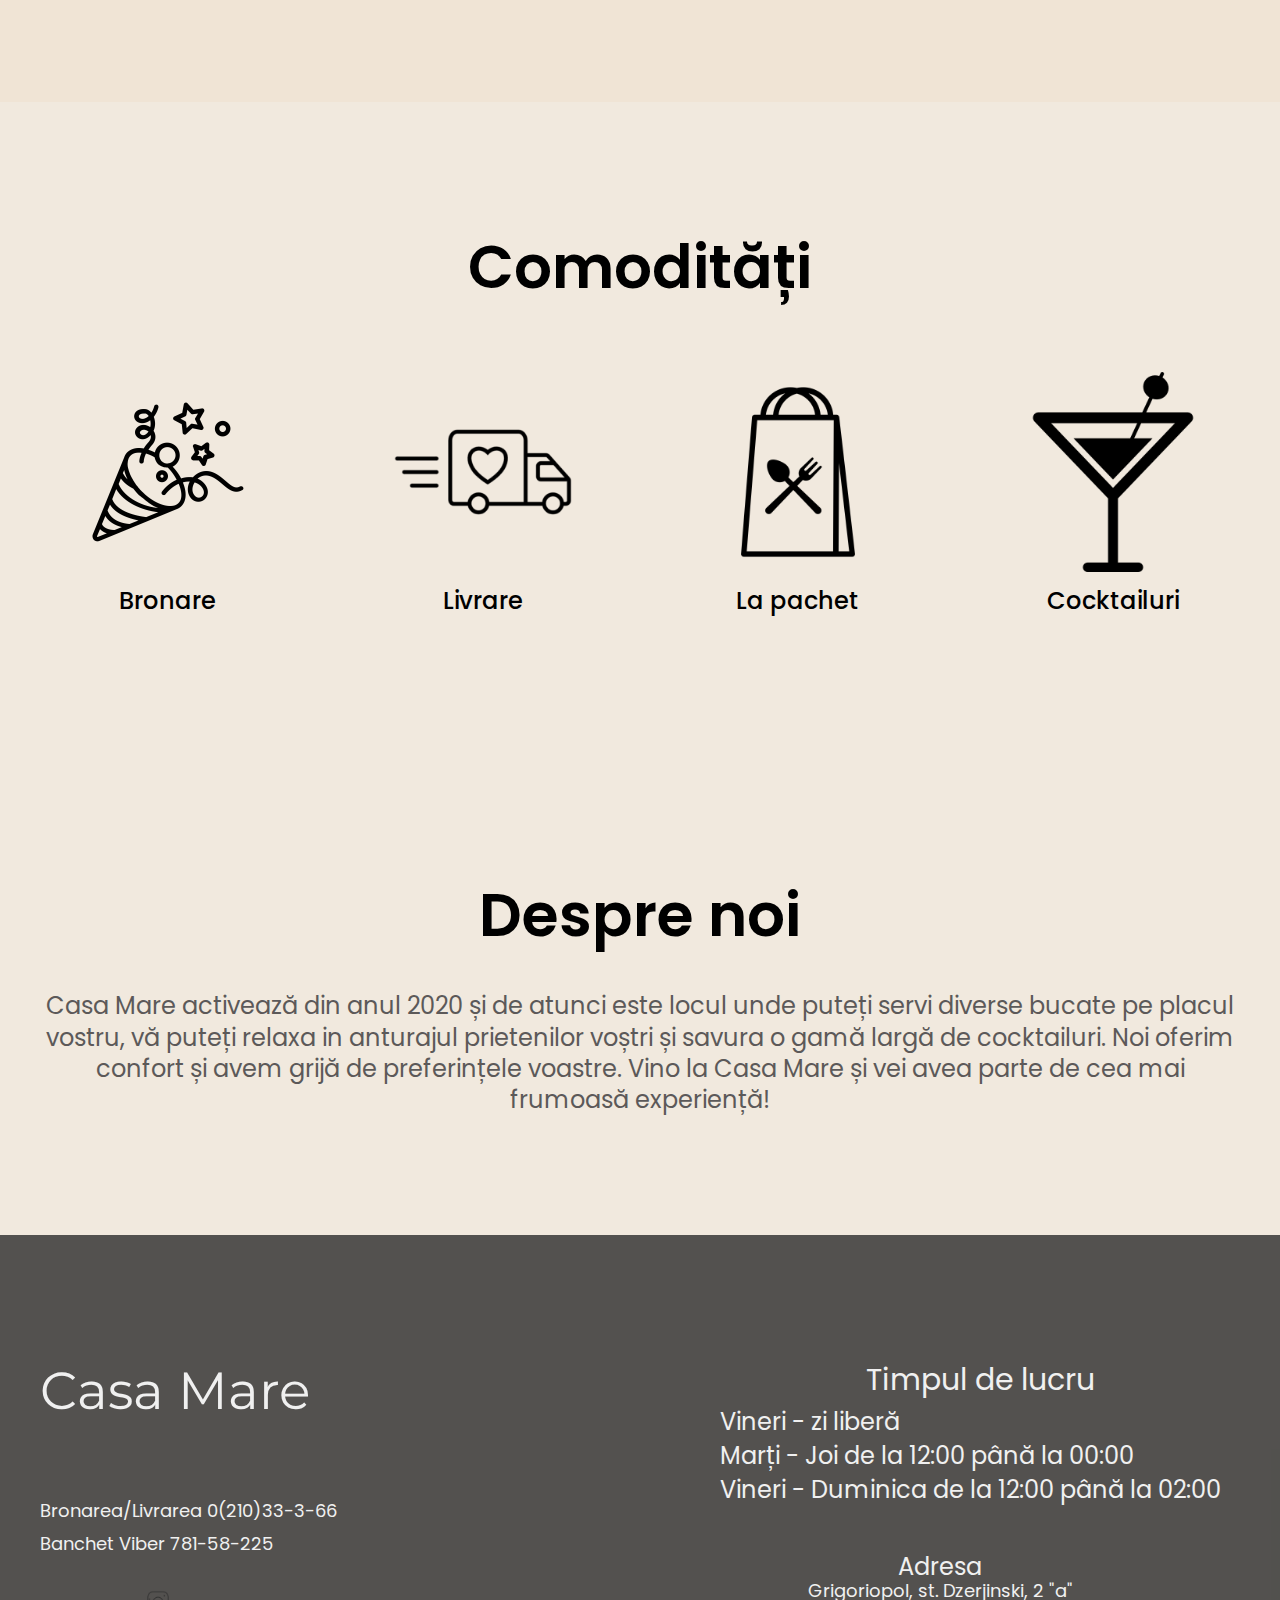
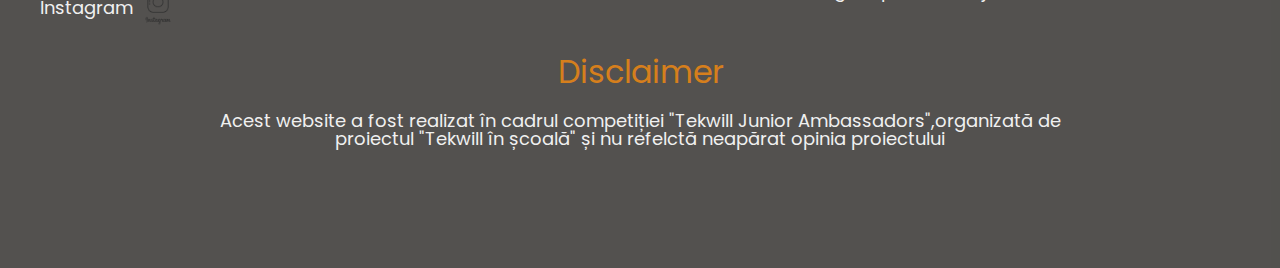
==== commit a19f6060: "Add files via upload" ====
--- a/index.html
+++ b/index.html
@@ -116,7 +116,7 @@
 							</div>
 							<div class="amenities__item item-amenities">
 								<div class="item-amenities__image"><img src="./img/Amenities/img_04.png" alt=""></div>
-								<div class="item-amenities__title">Coctailuri</div>
+								<div class="item-amenities__title">Cocktailuri</div>
 							</div>
 						</div>
 					</div>
@@ -160,7 +160,8 @@
 				</div>
 				<div class="contacts__discalmer disclaimer-contacts">
 					<div class="disclaimer-contacts__title">Disclaimer</div>
-					<div class="disclaimer-contacts__text">Acest website a fost realizat în cadrul competiției "Tekwil Junior
+					<div class="disclaimer-contacts__text">Acest website a fost realizat în cadrul competiției "Tekwill
+						Junior
 						Ambassadors",organizată de proiectul "Tekwill în școală" și nu refelctă neapărat opinia proiectului
 					</div>
 				</div>
--- a/source/css/style.css
+++ b/source/css/style.css
@@ -214,8 +214,7 @@
 
 .title {
   text-align: center;
-  font-size: 62px;
-  font-style: italic;
+  font-size: 60px;
   font-weight: 600;
   line-height: 1.5;
 }
@@ -397,6 +396,10 @@
   line-height: 1.4;
 }
 
+.gallery-slider__wrapper {
+  margin: 0px 0px 0px 0px;
+}
+
 .gallery-slider__image {
   max-width: 1100;
   max-height: 650px;
@@ -409,10 +412,10 @@
 }
 
 .gallery-slider .swiper-pagination-bullet {
-  height: 15px;
-  width: 15px;
-  line-height: 20px;
-  background-color: #08724e;
+  height: 20px;
+  width: 20px;
+  line-height: 25px;
+  background-color: #4e300e;
 }
 
 .swiper-button-prev::after,
@@ -530,7 +533,7 @@
 }
 
 .social-media-contacts {
-  margin: 50px 0px 100px 0px;
+  margin: 30px 0px 20px 0px;
   display: -webkit-box;
   display: -ms-flexbox;
   display: flex;
@@ -642,9 +645,13 @@
             flex-direction: column;
   }
   .contacts__timetable {
+    text-align: center;
     padding: 10px 0px 0px 0px;
   }
   .contacts__numbers {
     margin: 50px 0px 0px 0px;
   }
+  .contacts__address {
+    margin: 0px 0px 70px 0px;
+  }
 }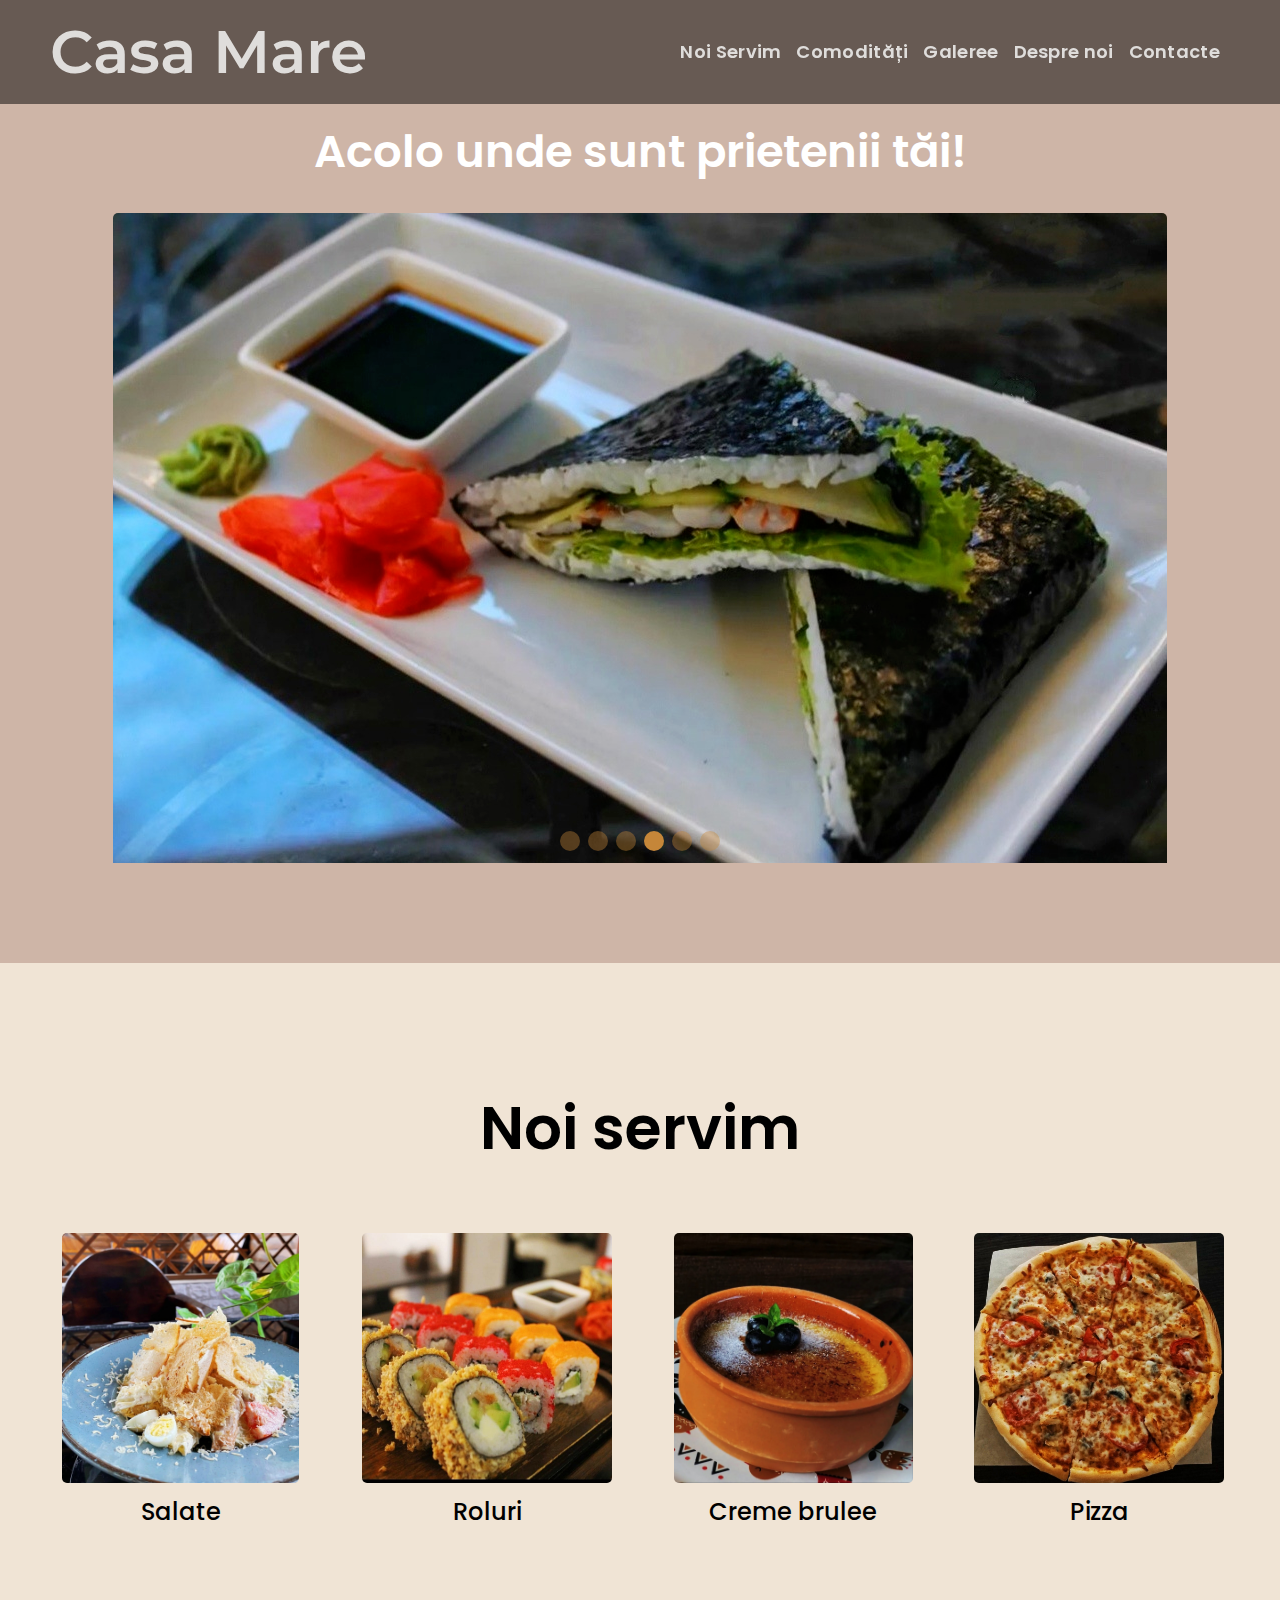
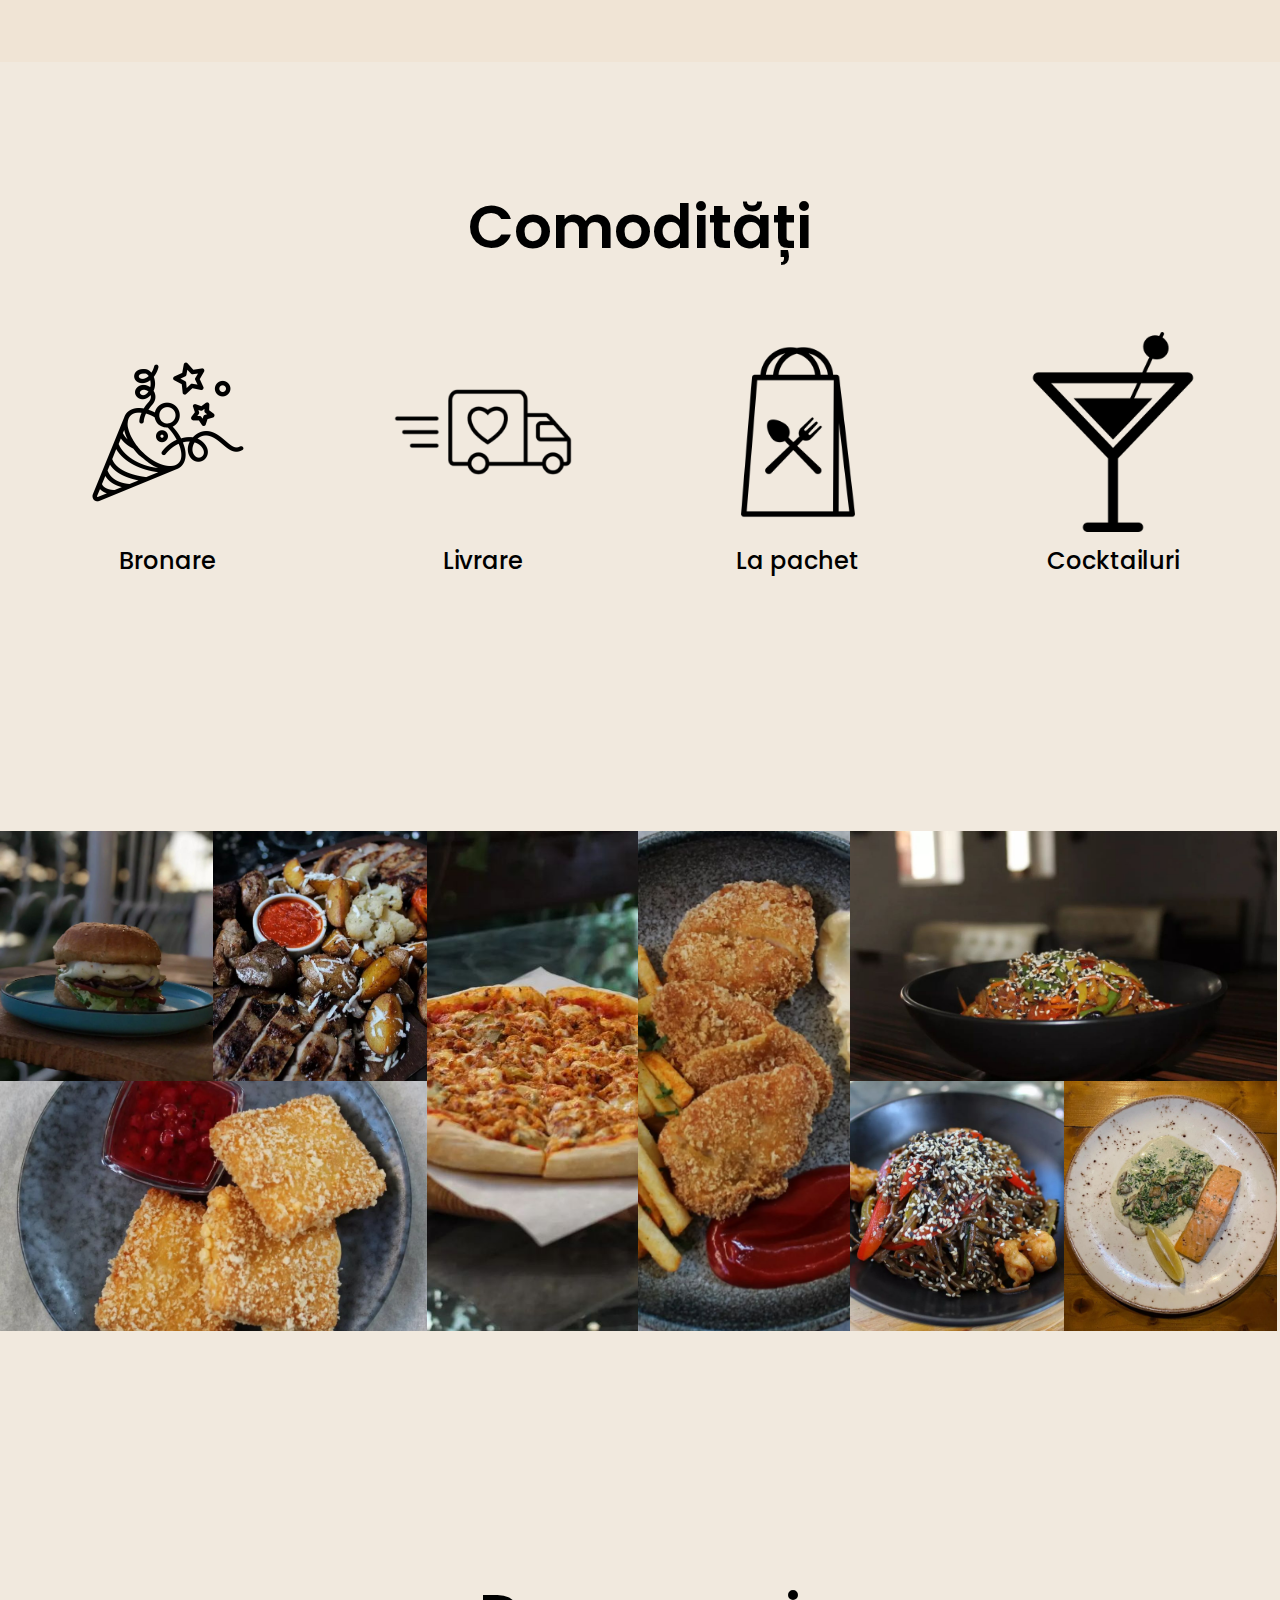
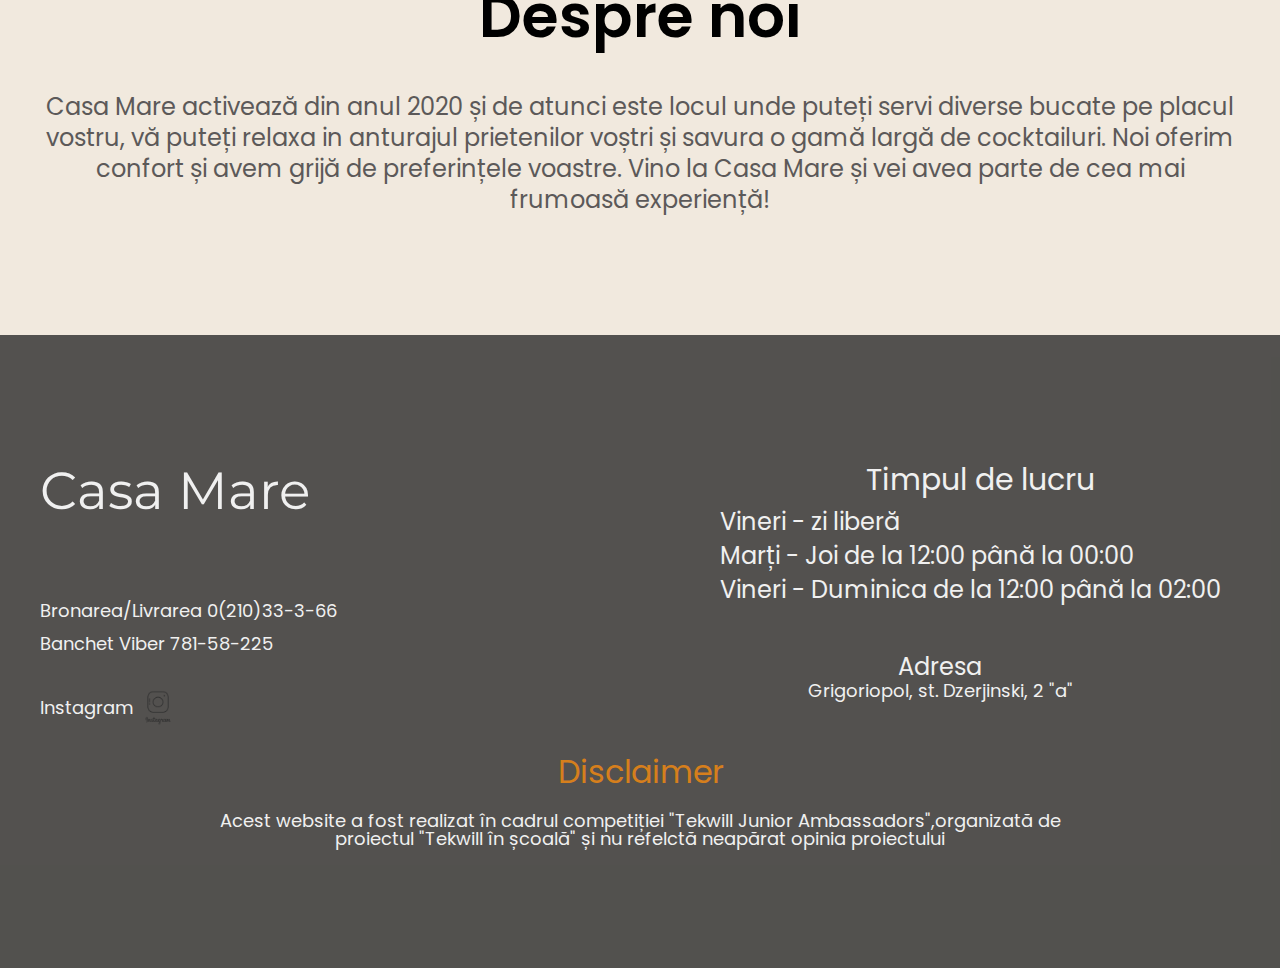
==== commit ffb31d81: "Add files via upload" ====
--- a/index.html
+++ b/index.html
@@ -22,6 +22,7 @@
 						<ul class="menu-header__list">
 							<li><a class="menu__header__link" href="#we-serve">Noi Servim</a></li>
 							<li><a class="menu__header__link" href="#amenities">Comodități</a></li>
+							<li><a class="menu__header__link" href="#gallery">Galeree</a></li>
 							<li><a class="menu__header__link" href="#aboutus">Despre noi</a></li>
 							<li><a class="menu__header__link" href="#contacts">Contacte</a></li>
 						</ul>
@@ -30,45 +31,43 @@
 			</div>
 		</header>
 		<main class="page">
-			<section class="gallery">
-				<div class="gallery__container __container">
-					<div class="gallery__title">Acolo unde sunt prietenii tăi!</div>
-					<div class="gallery-slider swiper">
-						<div class="gallery-slider__wrapper swiper-wrapper">
-							<div class="gallery-slider__slide swiper-slide">
-								<div class="gallery-slider__image">
+			<section class="slider">
+				<div class="slider__container">
+					<div class="slider__title">Acolo unde sunt prietenii tăi!</div>
+					<div class="slider swiper">
+						<div class="slider__wrapper swiper-wrapper">
+							<div class="slider__slide swiper-slide">
+								<div class="slider__image">
 									<img src="./img/Gallery/img_01.png" alt=".">
 								</div>
 							</div>
-							<div class="gallery-slider__slide swiper-slide">
-								<div class="gallery-slider__image">
+							<div class="slider__slide swiper-slide">
+								<div class="slider__image">
 									<img src="./img/Gallery/img_02.png" alt=".">
 								</div>
 							</div>
-							<div class="gallery-slider__slide swiper-slide">
-								<div class="gallery-slider__image">
+							<div class="slider__slide swiper-slide">
+								<div class="slider__image">
 									<img src="./img/Gallery/img_03.png" alt=".">
 								</div>
 							</div>
-							<div class="gallery-slider__slide swiper-slide">
-								<div class="gallery-slider__image">
+							<div class="slider__slide swiper-slide">
+								<div class="slider__image">
 									<img src="./img/Gallery/img_04.png" alt=".">
 								</div>
 							</div>
-							<div class="gallery-slider__slide swiper-slide">
-								<div class="gallery-slider__image">
+							<div class="slider__slide swiper-slide">
+								<div class="slider__image">
 									<img src="./img/Gallery/img_05.png" alt=".">
 								</div>
 							</div>
-							<div class="gallery-slider__slide swiper-slide">
-								<div class="gallery-slider__image">
+							<div class="slider__slide swiper-slide">
+								<div class="slider__image">
 									<img src="./img/Gallery/img_06.png" alt=".">
 								</div>
 							</div>
 						</div>
 						<div class="swiper-pagination"></div>
-						<div class="swiper-button-prev"></div>
-						<div class="swiper-button-next"></div>
 					</div>
 				</div>
 			</section>
@@ -117,6 +116,62 @@
 							<div class="amenities__item item-amenities">
 								<div class="item-amenities__image"><img src="./img/Amenities/img_04.png" alt=""></div>
 								<div class="item-amenities__title">Cocktailuri</div>
+							</div>
+						</div>
+					</div>
+				</div>
+			</section>
+			<section class="gallery" id="gallery">
+				<div class="gallery__body">
+					<div class="gallery__column gallery__column_b">
+						<div class="gallery__block block-gallery">
+							<div class="block-gallery__row">
+								<a href="#" class="block-gallery__item block-gallery__item_l">
+									<span class="item__image __ibg"><img src="./img/Galeree/img__01.webp" alt=""></span>
+								</a>
+								<a href="#" class="block-gallery__item block-gallery__item_l">
+									<span class="item__image __ibg"><img src="./img/Galeree/img__02.webp" alt=""></span>
+								</a>
+							</div>
+							<div class="block-gallery__row">
+								<a href="#" class="block-gallery__item block-gallery__item">
+									<span class="item__image __ibg"><img src="./img/Galeree/img__03.webp" alt=""></span>
+								</a>
+							</div>
+						</div>
+					</div>
+					<div class="gallery__column">
+						<div class="gallery__block block-gallery">
+							<div class="block-gallery__row">
+								<a href="#" class="block-gallery__item block-gallery__item_b">
+									<span class="item__image __ibg"><img src="./img/Galeree/img__04.webp" alt=""></span>
+								</a>
+							</div>
+						</div>
+					</div>
+					<div class="gallery__column">
+						<div class="gallery__block block-gallery">
+							<div class="block-gallery__row">
+								<a href="#" class="block-gallery__item block-gallery__item_b">
+									<span class="item__image __ibg"><img src="./img/Galeree/img__05.webp" alt=""></span>
+								</a>
+							</div>
+						</div>
+					</div>
+					<div class="gallery__column gallery__column_b gallery__column">
+						<div class="gallery__block block-gallery block-gallery_r">
+							<div class="block-gallery__row">
+								<a href="#" class="block-gallery__item block-gallery__item_l">
+									<span class="item__image __ibg"><img src="./img/Galeree/img__06.webp" alt=""></span>
+								</a>
+								<a href="#" class="block-gallery__item block-gallery__item_l">
+									<span class="item__image __ibg"><img src="./img/Galeree/img__07.webp" alt=""></span>
+								</a>
+							</div>
+							<div class="block-gallery__row">
+								<a href="#" class="block-gallery__item block-gallery__item">
+									<span class="item__image __ibg"><img src="./img/Galeree/img__08.webp" alt=""></span>
+								</a>
 							</div>
 						</div>
 					</div>
--- a/source/css/style.css
+++ b/source/css/style.css
@@ -93,12 +93,12 @@
 }
 
 .menu-header__list li {
-  margin: 0px 0px 0px 20px;
+  margin: 0px 0px 0px 15px;
 }
 
 .menu__header__link {
   font-weight: 600;
-  font-size: 20px;
+  font-size: 18px;
   color: rgb(223, 221, 219);
   letter-spacing: 0.3px;
 }
@@ -148,6 +148,20 @@
     top: 50%;
     -webkit-transform: scale(1) translate(0px, -50%);
             transform: scale(1) translate(0px, -50%);
+  }
+  .menu-header__icon._active span {
+    -webkit-transform: scale(0);
+            transform: scale(0);
+  }
+  .menu-header__icon._active::after {
+    top: 8px;
+    -webkit-transform: rotate(-45deg);
+            transform: rotate(-45deg);
+  }
+  .menu-header__icon._active::before {
+    top: 8px;
+    -webkit-transform: rotate(45deg);
+            transform: rotate(45deg);
   }
   .menu-header__list {
     -webkit-box-orient: vertical;
@@ -182,7 +196,7 @@
 }
 @media (max-width: 992px) {
   .header__logo {
-    font-size: 50px;
+    font-size: 42px;
   }
   .menu__header__link {
     letter-spacing: 0.2px;
@@ -379,60 +393,218 @@
     font-size: 42px;
   }
 }
-.gallery {
-  padding: 150px 0px 100px 0px;
+.slider {
+  padding: 120px 0px 100px 0px;
   background-color: #CEB5A7;
 }
 
-.gallery__container {
+.slider__container {
   text-align: center;
 }
 
-.gallery__title {
-  font-size: 52px;
+.slider__title {
+  font-size: 45px;
   margin: 0px 0px 30px 0px;
   color: #ffffff;
   font-weight: 600;
   line-height: 1.4;
 }
 
-.gallery-slider__wrapper {
+.slider__wrapper {
   margin: 0px 0px 0px 0px;
 }
 
-.gallery-slider__image {
-  max-width: 1100;
+.slider__image {
   max-height: 650px;
   margin: 0px auto;
 }
 
-.gallery-slider__image img {
+.slider__image img {
   max-width: 100%;
   border-radius: 5px;
 }
 
-.gallery-slider .swiper-pagination-bullet {
+.swiper-pagination {
+  z-index: 5;
+}
+
+.slider .swiper-pagination-bullet {
   height: 20px;
   width: 20px;
   line-height: 25px;
-  background-color: #4e300e;
-}
-
-.swiper-button-prev::after,
-.swiper-button-next::after {
-  font-size: 90px;
-  font-weight: 700;
-  color: #9b9797;
+  background-color: #c58639;
+  opacity: 0.4;
+}
+
+.slider .swiper-pagination-bullet-active {
+  opacity: 1;
 }
 
 @media (max-width: 992px) {
-  .gallery__title {
+  .slider__title {
     font-size: 42px;
   }
 }
 @media (max-width: 767px) {
-  .gallery__title {
+  .slider__title {
     font-size: 26px;
+  }
+}
+.gallery {
+  padding: 120px 0px;
+  background-color: rgb(241, 233, 222);
+}
+
+.gallery__body {
+  display: -webkit-box;
+  display: -ms-flexbox;
+  display: flex;
+}
+
+.gallery__column {
+  -webkit-box-flex: 0;
+      -ms-flex: 0 1 16.55%;
+          flex: 0 1 16.55%;
+  display: -webkit-box;
+  display: -ms-flexbox;
+  display: flex;
+  -webkit-box-orient: vertical;
+  -webkit-box-direction: normal;
+      -ms-flex-direction: column;
+          flex-direction: column;
+}
+
+.gallery__column_b {
+  -webkit-box-flex: 0;
+      -ms-flex: 0 1 33.33%;
+          flex: 0 1 33.33%;
+}
+
+.block-gallery {
+  height: 100%;
+  display: -webkit-box;
+  display: -ms-flexbox;
+  display: flex;
+  -webkit-box-orient: vertical;
+  -webkit-box-direction: normal;
+      -ms-flex-direction: column;
+          flex-direction: column;
+}
+
+.block-gallery_r {
+  -webkit-box-orient: vertical;
+  -webkit-box-direction: reverse;
+      -ms-flex-direction: column-reverse;
+          flex-direction: column-reverse;
+}
+
+.block-gallery__row {
+  display: -webkit-box;
+  display: -ms-flexbox;
+  display: flex;
+}
+
+.block-gallery__item {
+  -webkit-box-flex: 0;
+      -ms-flex: 0 1 100%;
+          flex: 0 1 100%;
+  padding: 0px 0px 250px 0px;
+  position: relative;
+}
+
+.block-gallery__item:hover {
+  background-color: #86a162;
+}
+
+.block-gallery__item_b {
+  position: relative;
+  padding: 0px 0px 500px 0px;
+}
+
+.block-gallery__item_l {
+  -webkit-box-flex: 0;
+      -ms-flex: 0 1 50%;
+          flex: 0 1 50%;
+}
+
+.item__title {
+  display: none;
+}
+
+.item__image {
+  position: absolute;
+  left: 0;
+  top: 0;
+  width: 100%;
+  height: 100%;
+  -o-object-fit: cover;
+     object-fit: cover;
+}
+
+@media (max-width: 992px) {
+  .gallery__body {
+    display: -webkit-box;
+    display: -ms-flexbox;
+    display: flex;
+    -ms-flex-wrap: wrap;
+        flex-wrap: wrap;
+  }
+  .gallery__column {
+    -webkit-box-flex: 0;
+        -ms-flex: 0 1 33.33%;
+            flex: 0 1 33.33%;
+    display: -webkit-box;
+    display: -ms-flexbox;
+    display: flex;
+    -webkit-box-orient: vertical;
+    -webkit-box-direction: normal;
+        -ms-flex-direction: column;
+            flex-direction: column;
+  }
+  .gallery__column_b {
+    -webkit-box-flex: 0;
+        -ms-flex: 0 1 66.66%;
+            flex: 0 1 66.66%;
+  }
+}
+@media (max-width: 480px) {
+  .gallery__body {
+    display: -webkit-box;
+    display: -ms-flexbox;
+    display: flex;
+    -ms-flex-wrap: wrap;
+        flex-wrap: wrap;
+  }
+  .gallery__column {
+    -webkit-box-flex: 0;
+        -ms-flex: 0 1 100%;
+            flex: 0 1 100%;
+    display: -webkit-box;
+    display: -ms-flexbox;
+    display: flex;
+    -webkit-box-orient: vertical;
+    -webkit-box-direction: normal;
+        -ms-flex-direction: column;
+            flex-direction: column;
+  }
+  .gallery__column_b {
+    -webkit-box-flex: 0;
+        -ms-flex: 0 1 100%;
+            flex: 0 1 100%;
+  }
+  .block-gallery__item {
+    -webkit-box-flex: 0;
+        -ms-flex: 0 1 100%;
+            flex: 0 1 100%;
+    padding: 0px 0px 150px 0px;
+    position: relative;
+  }
+  .block-gallery__item:hover {
+    background-color: #86a162;
+  }
+  .block-gallery__item_b {
+    position: relative;
+    padding: 0px 0px 300px 0px;
   }
 }
 .aboutus {
@@ -654,4 +826,21 @@
   .contacts__address {
     margin: 0px 0px 70px 0px;
   }
+}
+@media (max-width: 992px) {
+  .we-serve {
+    padding: 100px 5px 0px;
+  }
+  .page__amenities {
+    padding: 100px 5px 0px 5px;
+  }
+  .gallery {
+    padding: 100px 0px 0px;
+  }
+  .aboutus {
+    padding: 100px 5px 50px;
+  }
+  .contacts {
+    padding: 60px 5px;
+  }
 }